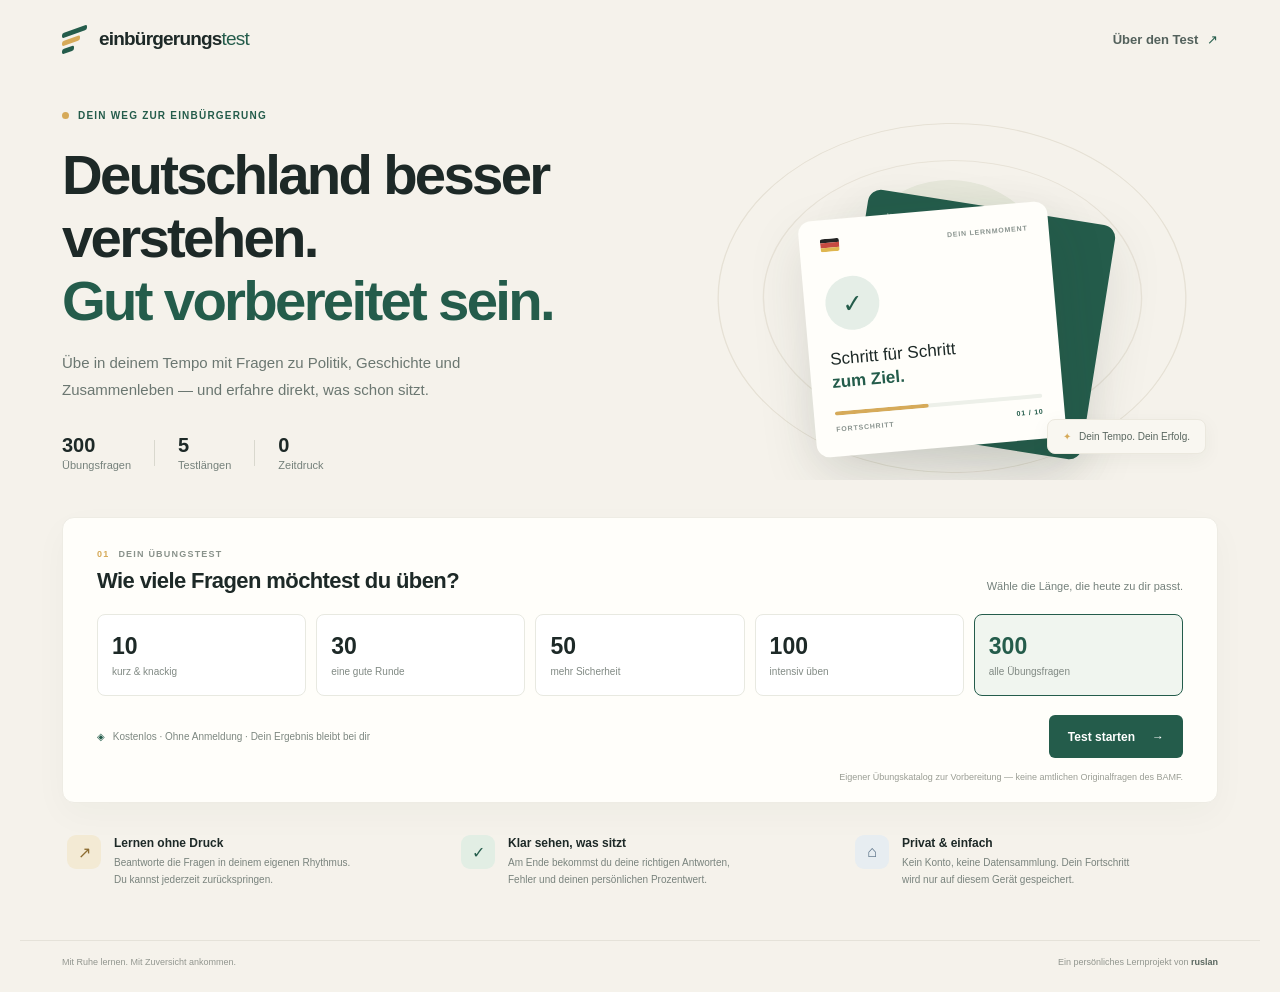
==== index.html @ 7e61b352 "Build German citizenship test practice website" ====
<!doctype html>
<html lang="de">
  <head>
    <meta charset="utf-8">
    <meta name="viewport" content="width=device-width, initial-scale=1">
    <meta name="theme-color" content="#f5f2eb">
    <meta name="description" content="Übe für den Einbürgerungstest: Wähle 10 bis 300 Fragen und sieh sofort, wie du abgeschnitten hast.">
    <title>Einbürgerungstest — Sicher vorbereitet</title>
    <link rel="stylesheet" href="styles.css">
    <script src="questions.js" defer></script>
    <script src="app.js" defer></script>
  </head>
  <body>
    <header class="topbar">
      <a class="brand" href="#" aria-label="Einbürgerungstest Startseite">
        <span class="brand-mark" aria-hidden="true"><span></span><span></span><span></span></span>
        <span>einbürgerungs<span class="brand-light">test</span></span>
      </a>
      <a class="top-link" href="https://www.bamf.de/DE/Themen/Integration/ZugewanderteTeilnehmende/Einbuergerung/einbuergerung-node.html" target="_blank" rel="noreferrer">Über den Test <span aria-hidden="true">↗</span></a>
    </header>

    <main>
      <section id="home-screen" class="home-screen">
        <div class="hero">
          <div class="hero-copy">
            <div class="eyebrow"><span class="eyebrow-dot"></span> DEIN WEG ZUR EINBÜRGERUNG</div>
            <h1>Deutschland besser verstehen.<br><span>Gut vorbereitet sein.</span></h1>
            <p class="hero-lede">Übe in deinem Tempo mit Fragen zu Politik, Geschichte und Zusammenleben — und erfahre direkt, was schon sitzt.</p>
            <div class="hero-facts">
              <div><strong>300</strong><span>Übungsfragen</span></div><i aria-hidden="true"></i>
              <div><strong>5</strong><span>Testlängen</span></div><i aria-hidden="true"></i>
              <div><strong>0</strong><span>Zeitdruck</span></div>
            </div>
          </div>
          <div class="hero-art" aria-hidden="true">
            <div class="art-orbit orbit-one"></div><div class="art-orbit orbit-two"></div><div class="art-sun"></div>
            <div class="art-card art-card-back"><span>WISSEN</span><b>+</b></div>
            <div class="art-card art-card-front">
              <div class="art-card-top"><span class="mini-flag"><i></i><i></i><i></i></span><span>DEIN LERNMOMENT</span></div>
              <div class="art-check">✓</div><p>Schritt für Schritt<br><b>zum Ziel.</b></p>
              <div class="art-progress"><span></span></div>
              <div class="art-card-bottom"><span>FORTSCHRITT</span><b>01 / 10</b></div>
            </div>
            <div class="art-note"><span>✦</span> Dein Tempo. Dein Erfolg.</div>
          </div>
        </div>

        <section class="setup-card" aria-labelledby="setup-title">
          <div class="setup-heading">
            <div><div class="step-label"><span>01</span> DEIN ÜBUNGSTEST</div><h2 id="setup-title">Wie viele Fragen möchtest du üben?</h2></div>
            <p>Wähle die Länge, die heute zu dir passt.</p>
          </div>
          <div class="count-options" role="group" aria-label="Anzahl der Fragen">
            <button class="count-option" type="button" data-count="10"><strong>10</strong><span>kurz &amp; knackig</span></button>
            <button class="count-option" type="button" data-count="30"><strong>30</strong><span>eine gute Runde</span></button>
            <button class="count-option" type="button" data-count="50"><strong>50</strong><span>mehr Sicherheit</span></button>
            <button class="count-option" type="button" data-count="100"><strong>100</strong><span>intensiv üben</span></button>
            <button class="count-option selected" type="button" data-count="300"><strong>300</strong><span>alle Übungsfragen</span></button>
          </div>
          <div class="setup-footer">
            <span class="privacy-note"><span aria-hidden="true">◈</span> Kostenlos · Ohne Anmeldung · Dein Ergebnis bleibt bei dir</span>
            <button id="start-button" class="button button-primary" type="button">Test starten <span aria-hidden="true">→</span></button>
          </div>
          <p class="catalogue-note">Eigener Übungskatalog zur Vorbereitung — keine amtlichen Originalfragen des BAMF.</p>
        </section>

        <section class="info-row" aria-label="So funktioniert es">
          <article class="info-item"><div class="info-icon icon-learn" aria-hidden="true">↗</div><div><h3>Lernen ohne Druck</h3><p>Beantworte die Fragen in deinem eigenen Rhythmus. Du kannst jederzeit zurückspringen.</p></div></article>
          <article class="info-item"><div class="info-icon icon-check" aria-hidden="true">✓</div><div><h3>Klar sehen, was sitzt</h3><p>Am Ende bekommst du deine richtigen Antworten, Fehler und deinen persönlichen Prozentwert.</p></div></article>
          <article class="info-item"><div class="info-icon icon-safe" aria-hidden="true">⌂</div><div><h3>Privat &amp; einfach</h3><p>Kein Konto, keine Datensammlung. Dein Fortschritt wird nur auf diesem Gerät gespeichert.</p></div></article>
        </section>
      </section>

      <section id="quiz-screen" class="quiz-screen" hidden aria-labelledby="question-text">
        <div class="quiz-top">
          <button id="exit-button" class="text-button" type="button"><span aria-hidden="true">←</span> Test beenden</button>
          <div class="quiz-caption"><span class="mini-flag"><i></i><i></i><i></i></span> ÜBUNGSTEST</div>
          <div id="quiz-count" class="quiz-count">FRAGE <strong>01</strong> / 10</div>
        </div>
        <div class="progress-track" role="progressbar" aria-label="Testfortschritt" aria-valuemin="0" aria-valuemax="100" aria-valuenow="0"><span id="progress-fill"></span></div>
        <div class="quiz-layout">
          <aside class="quiz-aside"><span class="step-label"><span>02</span> DEIN TEST</span><h2>Frage für Frage.<br><em>Du schaffst das.</em></h2><p>Lies die Frage in Ruhe und wähle die Antwort, die du für richtig hältst.</p><div class="aside-tip"><span aria-hidden="true">✦</span><p><b>Gut zu wissen</b><br>Du kannst deine Auswahl ändern, solange der Test läuft.</p></div></aside>
          <section class="question-card" aria-live="polite">
            <div class="question-meta"><span id="question-category">POLITIK &amp; DEMOKRATIE</span><span id="answered-count">0 beantwortet</span></div>
            <h1 id="question-text" tabindex="-1"></h1>
            <div id="answer-list" class="answer-list" role="group" aria-label="Antwortmöglichkeiten"></div>
            <div class="question-footer"><button id="previous-button" class="button button-secondary" type="button"><span aria-hidden="true">←</span> Zurück</button><button id="next-button" class="button button-primary" type="button">Nächste Frage <span aria-hidden="true">→</span></button></div>
          </section>
        </div>
        <nav id="question-dots" class="question-dots" aria-label="Fragenübersicht"></nav>
      </section>

      <section id="result-screen" class="result-screen" hidden aria-labelledby="result-title">
        <div class="result-heading"><div class="step-label"><span>03</span> DEIN ERGEBNIS</div><h1 id="result-title">Du hast es geschafft.</h1><p>Jede Frage war ein Schritt nach vorn. Schau dir an, wie du abgeschnitten hast.</p></div>
        <div class="result-card">
          <div class="score-panel"><div class="score-ring"><div><strong id="score-percent">0%</strong><span>RICHTIG</span></div></div><p id="result-message">Weiter üben lohnt sich — du bist auf dem Weg.</p></div>
          <div class="result-stats">
            <div class="stat-row"><span><i class="stat-dot correct-dot"></i>Richtig beantwortet</span><strong id="correct-total">0</strong></div>
            <div class="stat-row"><span><i class="stat-dot wrong-dot"></i>Falsch beantwortet</span><strong id="wrong-total">0</strong></div>
            <div class="stat-row"><span><i class="stat-dot open-dot"></i>Nicht beantwortet</span><strong id="skipped-total">0</strong></div>
            <div class="result-divider"></div><div class="stat-row total-row"><span>Fragen insgesamt</span><strong id="total-count">0</strong></div>
            <div class="result-actions"><button id="review-button" class="button button-secondary" type="button">Antworten ansehen</button><button id="retry-button" class="button button-primary" type="button">Neuen Test starten <span aria-hidden="true">→</span></button></div>
          </div>
        </div>
        <div id="review-panel" class="review-panel" hidden><div class="review-heading"><div class="step-label"><span>↳</span> DEINE ANTWORTEN</div><h2>Das hast du geantwortet</h2></div><div id="review-list" class="review-list"></div></div>
        <p class="catalogue-note result-note">Übungsergebnis — kein amtliches Prüfungsergebnis.</p>
      </section>
    </main>
    <footer class="footer"><span>Mit Ruhe lernen. Mit Zuversicht ankommen.</span><span>Ein persönliches Lernprojekt von <b>ruslan</b></span></footer>
    <noscript><p class="noscript">Bitte aktiviere JavaScript, um den Übungstest zu verwenden.</p></noscript>
  </body>
</html>
---- styles.css ----
:root {
  color-scheme: light;
  --ink: #1d2927;
  --muted: #74807b;
  --paper: #f5f2eb;
  --white: #fffefa;
  --green: #245c4b;
  --green-dark: #19493c;
  --mint: #e5eee7;
  --gold: #d6aa59;
  --line: #e8e5dd;
  --red: #b94d48;
  font-family: "DM Sans", sans-serif;
  font-synthesis: none;
  text-rendering: optimizeLegibility;
}

* { box-sizing: border-box; }
body { margin: 0; min-width: 320px; background: var(--paper); color: var(--ink); }
button, a { font: inherit; }
button { cursor: pointer; }
a { color: inherit; }
[hidden] { display: none !important; }

.topbar { height: 78px; display: flex; align-items: center; justify-content: space-between; max-width: 1240px; margin: auto; padding: 0 42px; }
.brand { display: inline-flex; gap: 12px; align-items: center; color: var(--ink); text-decoration: none; font-family: Manrope, sans-serif; font-size: 19px; font-weight: 800; letter-spacing: -.8px; }
.brand-light { font-weight: 500; color: var(--green); }
.brand-mark { width: 25px; height: 25px; display: grid; gap: 3px; align-content: center; transform: skewY(-20deg); }
.brand-mark span { display: block; height: 5px; border-radius: 2px; background: var(--green); }
.brand-mark span:nth-child(2) { width: 18px; background: var(--gold); }
.brand-mark span:nth-child(3) { width: 12px; }
.top-link { text-decoration: none; font-size: 13px; font-weight: 600; color: #53615c; }
.top-link span { margin-left: 5px; color: var(--green); }

main { max-width: 1240px; margin: auto; padding: 0 42px; }
.hero { min-height: 430px; display: grid; grid-template-columns: 1.08fr .92fr; align-items: center; position: relative; }
.hero-copy { padding: 32px 0 46px; position: relative; z-index: 1; }
.eyebrow, .step-label { display: flex; align-items: center; gap: 9px; color: var(--green); font-size: 10px; font-weight: 700; letter-spacing: 1.2px; }
.eyebrow-dot { width: 7px; height: 7px; background: var(--gold); border-radius: 50%; }
.hero h1 { margin: 22px 0 17px; font: 800 clamp(38px, 4.4vw, 58px)/1.12 Manrope, sans-serif; letter-spacing: -2.7px; }
.hero h1 span { color: var(--green); }
.hero-lede { max-width: 480px; color: #6b7771; font-size: 15px; line-height: 1.8; }
.hero-facts { display: flex; align-items: center; gap: 23px; margin-top: 31px; }
.hero-facts div { display: grid; gap: 2px; }
.hero-facts strong { font: 800 20px Manrope, sans-serif; color: var(--ink); }
.hero-facts span { color: #75817b; font-size: 11px; }
.hero-facts i { height: 26px; width: 1px; background: #d9d8ce; }
.hero-art { min-height: 365px; position: relative; display: grid; place-items: center; overflow: hidden; }
.art-orbit { position: absolute; width: 350px; height: 350px; border: 1px solid #e6e1d5; border-radius: 50%; }
.orbit-one { transform: scaleX(1.34) rotate(-23deg); }
.orbit-two { width: 275px; height: 275px; border-color: #e8e3d8; transform: scaleX(1.38) rotate(34deg); }
.art-sun { position: absolute; width: 210px; height: 210px; border-radius: 50%; background: #e8e9dc; top: 65px; left: 50%; transform: translateX(-51%); }
.art-card { position: absolute; width: 250px; height: 237px; border-radius: 13px; box-shadow: 0 21px 55px #253a3220; }
.art-card-back { background: var(--green); color: #d6e5d6; top: 91px; left: calc(50% - 102px); transform: rotate(9deg); padding: 21px; font-size: 8px; letter-spacing: 1px; }
.art-card-back b { position: absolute; right: 20px; bottom: 10px; color: #b8cdbb; font-size: 32px; font-weight: 400; }
.art-card-front { top: 96px; left: calc(50% - 145px); z-index: 1; padding: 19px 21px; background: var(--white); transform: rotate(-5deg); }
.art-card-top, .art-card-bottom { display: flex; align-items: center; justify-content: space-between; font-size: 7px; color: #89938e; font-weight: 700; letter-spacing: .8px; }
.mini-flag { width: 19px; height: 13px; display: inline-flex; flex-direction: column; border-radius: 2px; overflow: hidden; flex: 0 0 auto; }
.mini-flag i { display: block; flex: 1; background: #242424; }
.mini-flag i:nth-child(2) { background: #c64b42; }
.mini-flag i:nth-child(3) { background: #dfb64f; }
.art-check { width: 54px; height: 54px; border-radius: 50%; display: grid; place-items: center; margin: 26px 0 15px; background: var(--mint); color: var(--green); font-size: 25px; font-weight: 700; }
.art-card-front p { font: 500 17px/1.35 Manrope, sans-serif; }
.art-card-front p b { color: var(--green); font-weight: 800; }
.art-progress { height: 4px; background: #edf0e9; border-radius: 4px; overflow: hidden; margin: 12px 0 10px; }
.art-progress span { height: 100%; width: 45%; display: block; background: var(--gold); border-radius: 4px; }
.art-card-bottom b { color: var(--green); }
.art-note { position: absolute; z-index: 2; bottom: 26px; right: 12px; padding: 11px 15px; border: 1px solid #ebe8de; border-radius: 8px; color: #59665f; background: #f9f7f1; font-size: 10px; box-shadow: 0 5px 20px #26392b0d; }
.art-note span { color: var(--gold); margin-right: 5px; }

.setup-card { background: var(--white); padding: 31px 34px 20px; border: 1px solid #eeece4; border-radius: 12px; box-shadow: 0 12px 35px #26392b08; }
.setup-heading { display: flex; align-items: end; justify-content: space-between; gap: 20px; margin-bottom: 20px; }
.step-label { color: #89928b; font-size: 9px; }
.step-label span { color: var(--gold); font-weight: 800; }
.setup-heading h2 { margin: 9px 0 0; font: 700 22px Manrope, sans-serif; letter-spacing: -.6px; }
.setup-heading p { max-width: 240px; margin: 0 0 2px; color: var(--muted); font-size: 11px; }
.count-options { display: grid; grid-template-columns: repeat(5, 1fr); gap: 10px; }
.count-option { min-height: 82px; display: flex; flex-direction: column; align-items: flex-start; justify-content: center; gap: 6px; border: 1px solid #e8e9e1; border-radius: 8px; padding: 12px 14px; color: var(--ink); text-align: left; background: #fff; transition: background .16s, border-color .16s, transform .16s; }
.count-option:hover { transform: translateY(-2px); border-color: #b7c9bd; }
.count-option strong { font: 800 23px Manrope, sans-serif; }
.count-option span { font-size: 10px; color: #818a84; }
.count-option.selected { background: #f0f5ef; border: 1.5px solid var(--green); }
.count-option.selected strong { color: var(--green); }
.setup-footer { margin-top: 19px; display: flex; justify-content: space-between; align-items: center; gap: 16px; }
.privacy-note { color: #7d8780; font-size: 10px; }
.privacy-note span { color: var(--green); margin-right: 5px; }
.button { border: 0; border-radius: 6px; display: inline-flex; justify-content: center; align-items: center; gap: 17px; min-height: 43px; padding: 0 19px; font-size: 12px; font-weight: 700; transition: transform .16s, background .16s; }
.button:hover { transform: translateY(-1px); }
.button:focus-visible, .count-option:focus-visible, .answer-option:focus-visible, .text-button:focus-visible { outline: 3px solid #d6aa59; outline-offset: 3px; }
.button-primary { background: var(--green); color: white; }
.button-primary:hover { background: var(--green-dark); }
.button-secondary { border: 1px solid #e3e5dc; background: #fffefa; color: #43504b; }
.button-secondary:hover { background: #f6f7f2; }
.catalogue-note { margin: 14px 0 0; text-align: right; color: #9a9d94; font-size: 9px; }
.info-row { display: grid; grid-template-columns: repeat(3, 1fr); gap: 36px; padding: 32px 5px 52px; }
.info-item { display: flex; align-items: flex-start; gap: 13px; }
.info-icon { width: 34px; height: 34px; display: grid; place-items: center; border-radius: 9px; font-weight: 700; flex: 0 0 auto; }
.icon-learn { color: #8c6c31; background: #f3ead4; }
.icon-check { color: var(--green); background: #e2eee4; }
.icon-safe { color: #526a80; background: #e7edf1; }
.info-item h3 { margin: 1px 0 5px; font: 700 12px Manrope, sans-serif; }
.info-item p { max-width: 240px; margin: 0; color: #79837d; font-size: 10px; line-height: 1.65; }
.footer { max-width: 1240px; margin: auto; padding: 16px 42px 25px; border-top: 1px solid #e5e2d9; display: flex; justify-content: space-between; gap: 15px; color: #92968f; font-size: 9px; }
.footer b { color: #59665f; font-weight: 700; }
.noscript { padding: 16px 40px; text-align: center; }

.quiz-screen, .result-screen { min-height: calc(100vh - 120px); padding-top: 14px; }
.quiz-top { display: grid; grid-template-columns: 1fr 1fr 1fr; align-items: center; min-height: 55px; }
.text-button { border: 0; background: transparent; padding: 7px 0; color: #758079; font-size: 11px; text-align: left; }
.text-button span { margin-right: 8px; color: var(--green); font-size: 16px; vertical-align: -1px; }
.quiz-caption { display: flex; justify-content: center; align-items: center; gap: 8px; color: var(--green); font-size: 9px; font-weight: 700; letter-spacing: 1px; }
.quiz-count { justify-self: end; color: #8b948e; font-size: 9px; letter-spacing: .8px; }
.quiz-count strong { color: var(--ink); }
.progress-track { height: 3px; background: #e5e5dc; border-radius: 4px; overflow: hidden; }
.progress-track span { display: block; width: 0; height: 100%; background: var(--green); transition: width .2s ease; }
.quiz-layout { min-height: 470px; display: grid; grid-template-columns: .7fr 1.3fr; align-items: center; gap: 70px; padding: 45px 7% 25px; }
.quiz-aside h2 { margin: 16px 0 12px; font: 800 clamp(27px, 3vw, 38px)/1.2 Manrope, sans-serif; letter-spacing: -1.4px; }
.quiz-aside h2 em { color: var(--green); font-style: normal; }
.quiz-aside > p { max-width: 250px; color: #758079; font-size: 12px; line-height: 1.75; }
.aside-tip { display: flex; align-items: flex-start; gap: 9px; margin-top: 36px; color: #bf9345; }
.aside-tip p { margin: 0; color: #828b84; font-size: 10px; line-height: 1.6; }
.aside-tip b { color: #555f59; }
.question-card { padding: 30px 32px; border: 1px solid #eceae1; border-radius: 11px; background: var(--white); box-shadow: 0 14px 35px #26392b09; }
.question-meta { display: flex; align-items: center; justify-content: space-between; gap: 10px; color: #8d968f; font-size: 9px; letter-spacing: .8px; }
.question-meta span:first-child { color: var(--green); font-weight: 700; }
.question-meta span:last-child { letter-spacing: 0; }
.question-card h1 { margin: 23px 0 20px; font: 700 20px/1.45 Manrope, sans-serif; letter-spacing: -.5px; }
.answer-list { display: grid; gap: 9px; }
.answer-option { width: 100%; min-height: 48px; display: grid; grid-template-columns: 27px 1fr; gap: 11px; align-items: center; border: 1px solid #e9e9e1; border-radius: 7px; padding: 8px 13px; text-align: left; color: #48534d; background: #fff; font-size: 12px; line-height: 1.45; transition: border-color .15s, background .15s; }
.answer-option:hover { border-color: #b7c9bd; background: #fcfdf9; }
.answer-letter { width: 25px; height: 25px; display: grid; place-items: center; border-radius: 5px; background: #f1f1eb; color: #738078; font-size: 10px; font-weight: 700; }
.answer-option.selected { border-color: var(--green); background: #f1f6f0; color: var(--green-dark); }
.answer-option.selected .answer-letter { background: var(--green); color: #fff; }
.question-footer { display: flex; justify-content: space-between; gap: 12px; margin-top: 21px; }
.question-footer .button { min-height: 39px; }
.question-dots { display: flex; justify-content: center; gap: 4px; margin: 4px 0 20px; }
.question-dot { width: 7px; height: 7px; padding: 0; border: 0; border-radius: 50%; background: #d9ddd5; }
.question-dot.answered { background: #77a18c; }
.question-dot.current { background: var(--gold); transform: scale(1.35); }

.result-screen { padding-top: 55px; }
.result-heading { text-align: center; }
.result-heading .step-label { justify-content: center; }
.result-heading h1 { margin: 13px 0 8px; font: 800 clamp(31px, 4vw, 45px) Manrope, sans-serif; letter-spacing: -1.8px; }
.result-heading > p { margin-bottom: 28px; color: #78827b; font-size: 12px; }
.result-card { max-width: 770px; margin: 0 auto; display: grid; grid-template-columns: .85fr 1.15fr; border: 1px solid #eceae1; border-radius: 12px; background: var(--white); box-shadow: 0 12px 35px #26392b09; overflow: hidden; }
.score-panel { min-height: 280px; display: flex; flex-direction: column; align-items: center; justify-content: center; padding: 25px; background: #f0f4ed; text-align: center; }
.score-ring { width: 156px; height: 156px; display: grid; place-items: center; border-radius: 50%; background: conic-gradient(var(--green) 0%, #d8e2d7 0); position: relative; }
.score-ring::before { content: ""; position: absolute; width: 132px; height: 132px; border-radius: 50%; background: #f0f4ed; }
.score-ring > div { position: relative; display: grid; gap: 3px; }
.score-ring strong { font: 800 36px Manrope, sans-serif; color: var(--green); letter-spacing: -1px; }
.score-ring span { color: #879189; font-size: 8px; letter-spacing: 1.2px; }
.score-panel p { max-width: 220px; margin: 15px 0 0; color: #67736b; font-size: 11px; line-height: 1.6; }
.result-stats { padding: 30px 32px; }
.stat-row { display: flex; justify-content: space-between; align-items: center; min-height: 37px; color: #6c7770; font-size: 11px; }
.stat-row > span { display: inline-flex; align-items: center; gap: 9px; }
.stat-row strong { color: var(--ink); font: 700 15px Manrope, sans-serif; }
.stat-dot { width: 7px; height: 7px; border-radius: 50%; background: #6d9a7e; }
.wrong-dot { background: #c67e70; }
.open-dot { background: #c5b07f; }
.result-divider { height: 1px; margin: 8px 0; background: #eeece4; }
.total-row { color: #404b45; font-weight: 700; }
.result-actions { display: flex; gap: 9px; margin-top: 19px; }
.result-actions .button { flex: 1; min-height: 40px; padding: 0 11px; font-size: 10px; }
.review-panel { max-width: 770px; margin: 35px auto 0; }
.review-heading h2 { margin: 10px 0 17px; font: 700 21px Manrope, sans-serif; }
.review-list { display: grid; gap: 9px; }
.review-item { border: 1px solid #e9e7df; border-radius: 8px; padding: 15px 17px; background: var(--white); }
.review-item h3 { margin: 0 0 9px; font: 600 12px/1.5 Manrope, sans-serif; }
.review-item p { margin: 4px 0 0; color: #737e77; font-size: 10px; line-height: 1.5; }
.review-item .review-correct { color: var(--green); }
.review-item .review-wrong { color: var(--red); }
.review-number { margin-right: 7px; color: #a7aaa0; font-size: 9px; }
.result-note { margin: 18px 0 35px; text-align: center; }

@media (max-width: 820px) {
  .topbar { height: 67px; padding: 0 25px; }
  main { padding: 0 25px; }
  .hero { min-height: 370px; grid-template-columns: 1.05fr .95fr; }
  .hero h1 { font-size: clamp(35px, 5vw, 48px); letter-spacing: -2px; }
  .hero-art { transform: scale(.85); transform-origin: center; }
  .setup-card { padding: 25px 24px 18px; }
  .count-options { gap: 7px; }
  .count-option { padding: 10px 9px; min-height: 76px; }
  .info-row { gap: 17px; }
  .quiz-layout { gap: 35px; padding: 40px 2% 25px; }
  .question-card { padding: 25px 24px; }
  .footer { padding-left: 25px; padding-right: 25px; }
}

@media (max-width: 620px) {
  .topbar { height: 62px; padding: 0 18px; }
  .brand { font-size: 17px; }
  .top-link { font-size: 11px; }
  main { padding: 0 18px; }
  .hero { min-height: 0; grid-template-columns: 1fr; padding-top: 25px; }
  .hero-copy { padding: 10px 0 5px; }
  .hero h1 { margin-top: 16px; font-size: clamp(36px, 10vw, 50px); }
  .hero-lede { font-size: 13px; }
  .hero-facts { margin-top: 22px; }
  .hero-art { min-height: 270px; margin-top: 0; transform: scale(.78); transform-origin: top center; margin-bottom: -48px; }
  .setup-card { padding: 23px 17px 17px; }
  .setup-heading { display: block; }
  .setup-heading h2 { font-size: 19px; }
  .setup-heading p { margin-top: 7px; }
  .count-options { grid-template-columns: repeat(3, 1fr); }
  .count-option { min-height: 69px; }
  .count-option strong { font-size: 20px; }
  .setup-footer { align-items: stretch; flex-direction: column; }
  .privacy-note { line-height: 1.5; }
  .setup-footer .button { width: 100%; }
  .catalogue-note { font-size: 8px; line-height: 1.4; }
  .info-row { grid-template-columns: 1fr; gap: 17px; padding: 26px 3px 34px; }
  .info-item p { max-width: 360px; }
  .footer { padding: 14px 18px 22px; font-size: 8px; }
  .quiz-screen, .result-screen { min-height: calc(100vh - 85px); }
  .quiz-top { grid-template-columns: 1fr auto; min-height: 47px; }
  .quiz-caption { display: none; }
  .quiz-count { grid-column: 2; grid-row: 1; }
  .quiz-layout { display: block; min-height: 0; padding: 28px 0 16px; }
  .quiz-aside { margin: 0 2px 20px; }
  .quiz-aside h2 { margin: 9px 0 7px; font-size: 25px; }
  .quiz-aside > p, .aside-tip { display: none; }
  .question-card { padding: 20px 16px; }
  .question-card h1 { font-size: 17px; margin: 19px 0 16px; }
  .answer-option { min-height: 48px; font-size: 11px; }
  .question-footer .button { padding: 0 12px; gap: 8px; font-size: 10px; }
  .question-dots { flex-wrap: wrap; margin-top: 8px; gap: 5px; }
  .question-dot { width: 6px; height: 6px; }
  .result-screen { padding-top: 35px; }
  .result-heading h1 { font-size: 33px; }
  .result-heading > p { line-height: 1.6; }
  .result-card { grid-template-columns: 1fr; }
  .score-panel { min-height: 225px; }
  .score-ring { width: 135px; height: 135px; }
  .score-ring::before { width: 113px; height: 113px; }
  .result-stats { padding: 20px 21px 23px; }
  .result-actions { flex-direction: column; }
  .result-actions .button { min-height: 43px; }
}
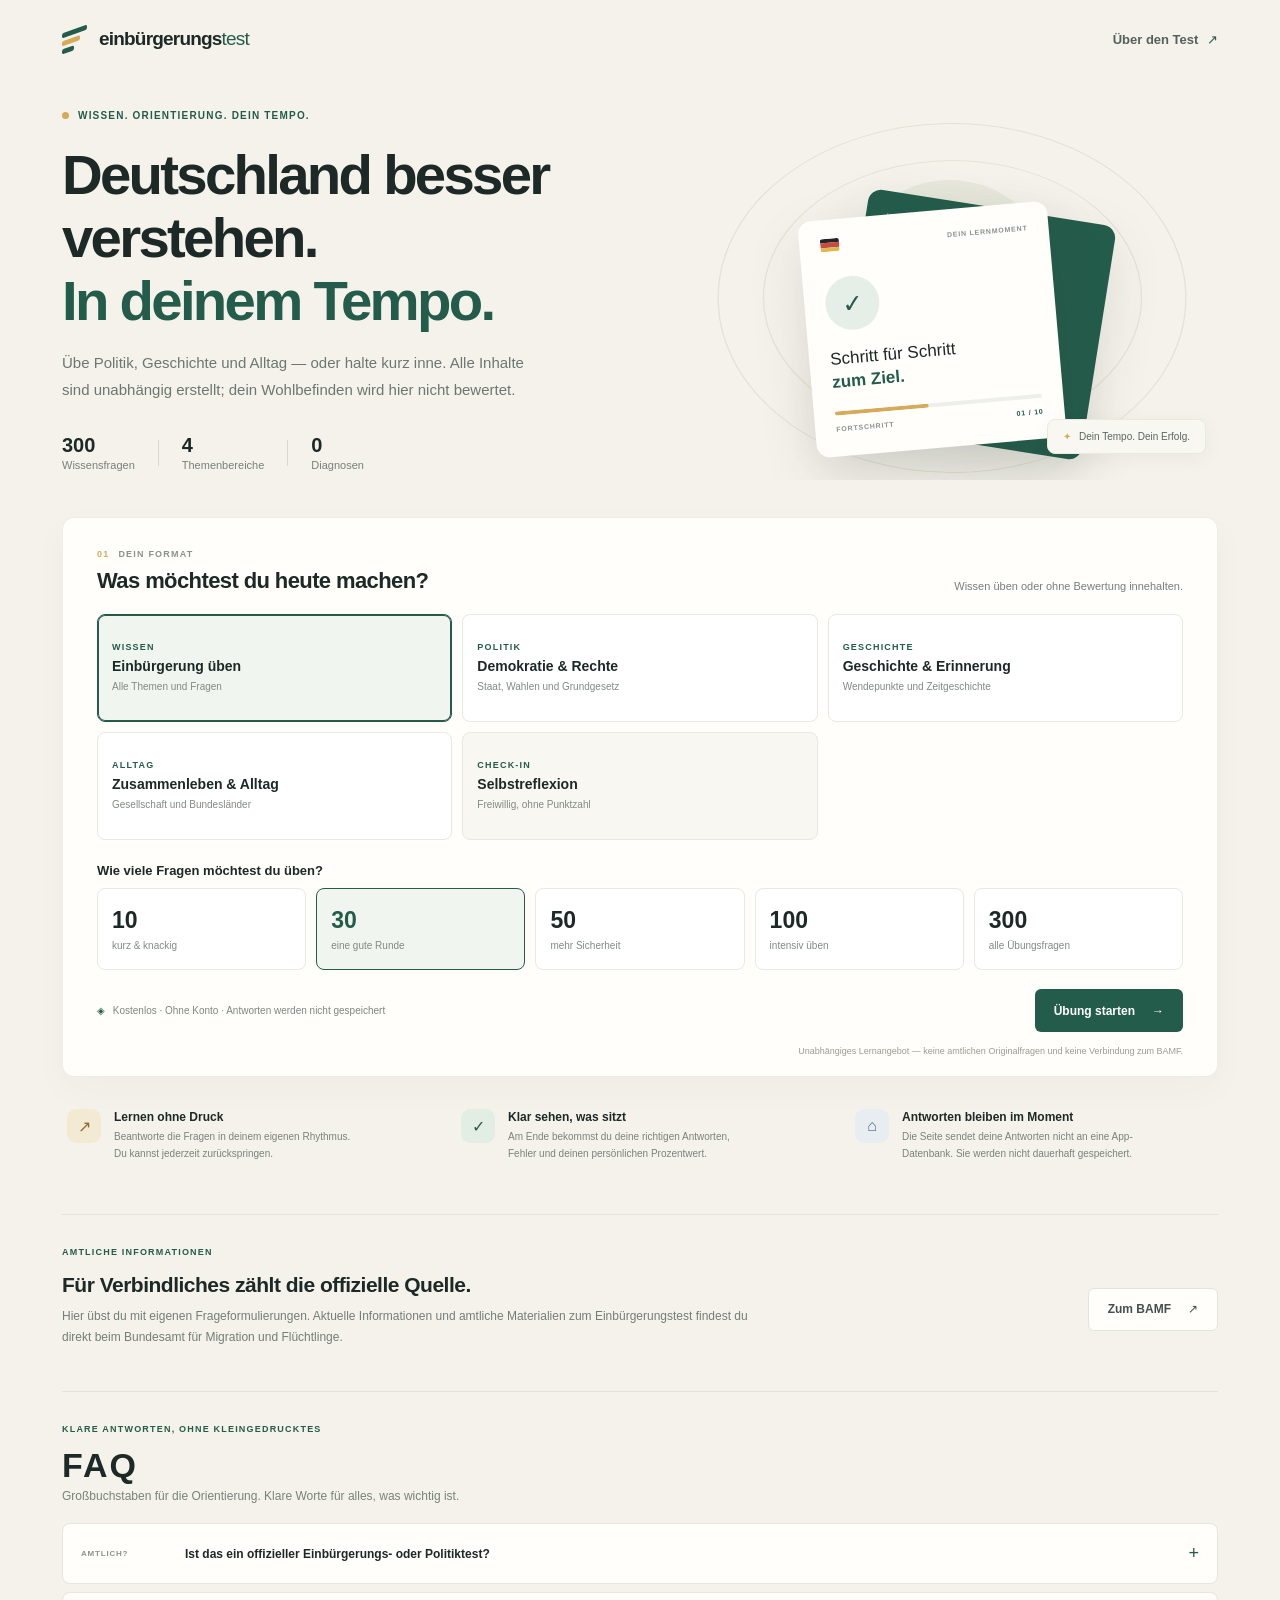
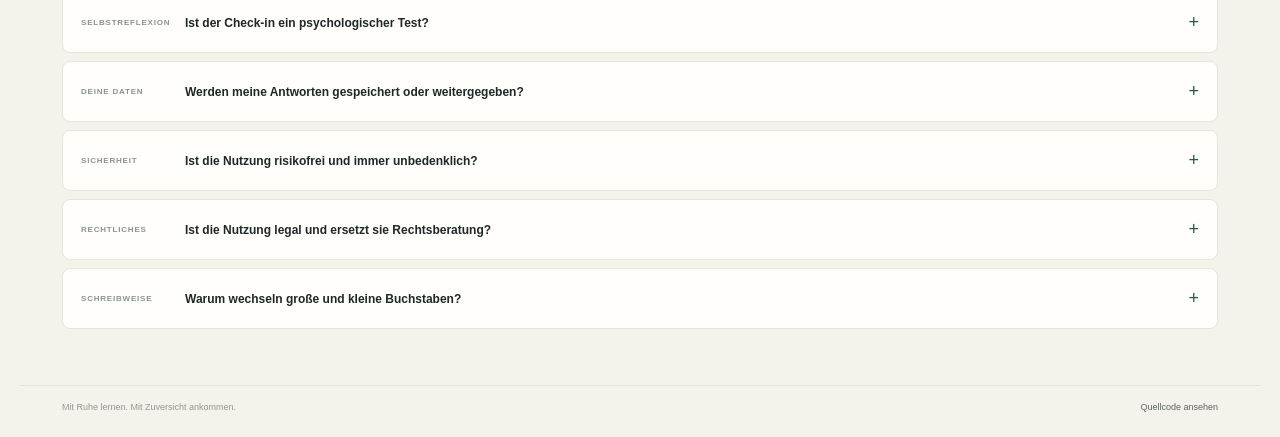
==== commit 11c19c85: "Add themed practice and reflection modules" ====
--- a/index.html
+++ b/index.html
@@ -4,8 +4,8 @@
     <meta charset="utf-8">
     <meta name="viewport" content="width=device-width, initial-scale=1">
     <meta name="theme-color" content="#f5f2eb">
-    <meta name="description" content="Übe für den Einbürgerungstest: Wähle 10 bis 300 Fragen und sieh sofort, wie du abgeschnitten hast.">
-    <title>Einbürgerungstest — Sicher vorbereitet</title>
+    <meta name="description" content="Unabhängige Übungsfragen zu Demokratie, Geschichte und Alltag sowie ein freiwilliger, nicht-klinischer Selbstreflexions-Check.">
+    <title>Einbürgerungstest — Wissen und Selbstreflexion</title>
     <link rel="stylesheet" href="styles.css">
     <script src="questions.js" defer></script>
     <script src="app.js" defer></script>
@@ -16,20 +16,20 @@
         <span class="brand-mark" aria-hidden="true"><span></span><span></span><span></span></span>
         <span>einbürgerungs<span class="brand-light">test</span></span>
       </a>
-      <a class="top-link" href="https://www.bamf.de/DE/Themen/Integration/ZugewanderteTeilnehmende/Einbuergerung/einbuergerung-node.html" target="_blank" rel="noreferrer">Über den Test <span aria-hidden="true">↗</span></a>
+      <a class="top-link" href="https://www.bamf.de/DE/Themen/Integration/ZugewanderteTeilnehmende/Einbuergerung/einbuergerung-node.html" target="_blank" rel="noopener noreferrer">Über den Test <span aria-hidden="true">↗</span></a>
     </header>
 
     <main>
       <section id="home-screen" class="home-screen">
         <div class="hero">
           <div class="hero-copy">
-            <div class="eyebrow"><span class="eyebrow-dot"></span> DEIN WEG ZUR EINBÜRGERUNG</div>
-            <h1>Deutschland besser verstehen.<br><span>Gut vorbereitet sein.</span></h1>
-            <p class="hero-lede">Übe in deinem Tempo mit Fragen zu Politik, Geschichte und Zusammenleben — und erfahre direkt, was schon sitzt.</p>
+            <div class="eyebrow"><span class="eyebrow-dot"></span> WISSEN. ORIENTIERUNG. DEIN TEMPO.</div>
+            <h1>Deutschland besser verstehen.<br><span>In deinem Tempo.</span></h1>
+            <p class="hero-lede">Übe Politik, Geschichte und Alltag — oder halte kurz inne. Alle Inhalte sind unabhängig erstellt; dein Wohlbefinden wird hier nicht bewertet.</p>
             <div class="hero-facts">
-              <div><strong>300</strong><span>Übungsfragen</span></div><i aria-hidden="true"></i>
-              <div><strong>5</strong><span>Testlängen</span></div><i aria-hidden="true"></i>
-              <div><strong>0</strong><span>Zeitdruck</span></div>
+              <div><strong>300</strong><span>Wissensfragen</span></div><i aria-hidden="true"></i>
+              <div><strong>4</strong><span>Themenbereiche</span></div><i aria-hidden="true"></i>
+              <div><strong>0</strong><span>Diagnosen</span></div>
             </div>
           </div>
           <div class="hero-art" aria-hidden="true">
@@ -47,39 +47,99 @@
 
         <section class="setup-card" aria-labelledby="setup-title">
           <div class="setup-heading">
-            <div><div class="step-label"><span>01</span> DEIN ÜBUNGSTEST</div><h2 id="setup-title">Wie viele Fragen möchtest du üben?</h2></div>
-            <p>Wähle die Länge, die heute zu dir passt.</p>
+            <div><div class="step-label"><span>01</span> DEIN FORMAT</div><h2 id="setup-title">Was möchtest du heute machen?</h2></div>
+            <p>Wissen üben oder ohne Bewertung innehalten.</p>
           </div>
-          <div class="count-options" role="group" aria-label="Anzahl der Fragen">
-            <button class="count-option" type="button" data-count="10"><strong>10</strong><span>kurz &amp; knackig</span></button>
-            <button class="count-option" type="button" data-count="30"><strong>30</strong><span>eine gute Runde</span></button>
-            <button class="count-option" type="button" data-count="50"><strong>50</strong><span>mehr Sicherheit</span></button>
-            <button class="count-option" type="button" data-count="100"><strong>100</strong><span>intensiv üben</span></button>
-            <button class="count-option selected" type="button" data-count="300"><strong>300</strong><span>alle Übungsfragen</span></button>
+          <div class="mode-options" role="group" aria-label="Übungsformat">
+            <button class="mode-option selected" type="button" data-mode="all" aria-pressed="true">
+              <span class="mode-label">WISSEN</span><strong>Einbürgerung üben</strong><span>Alle Themen und Fragen</span>
+            </button>
+            <button class="mode-option" type="button" data-mode="politics" aria-pressed="false">
+              <span class="mode-label">POLITIK</span><strong>Demokratie &amp; Rechte</strong><span>Staat, Wahlen und Grundgesetz</span>
+            </button>
+            <button class="mode-option" type="button" data-mode="history" aria-pressed="false">
+              <span class="mode-label">GESCHICHTE</span><strong>Geschichte &amp; Erinnerung</strong><span>Wendepunkte und Zeitgeschichte</span>
+            </button>
+            <button class="mode-option" type="button" data-mode="community" aria-pressed="false">
+              <span class="mode-label">ALLTAG</span><strong>Zusammenleben &amp; Alltag</strong><span>Gesellschaft und Bundesländer</span>
+            </button>
+            <button class="mode-option reflection-option" type="button" data-mode="reflection" aria-pressed="false">
+              <span class="mode-label">CHECK-IN</span><strong>Selbstreflexion</strong><span>Freiwillig, ohne Punktzahl</span>
+            </button>
+          </div>
+          <div id="knowledge-setup">
+            <h3 class="count-title">Wie viele Fragen möchtest du üben?</h3>
+            <div class="count-options" role="group" aria-label="Anzahl der Fragen">
+              <button class="count-option" type="button" data-count="10"><strong>10</strong><span>kurz &amp; knackig</span></button>
+              <button class="count-option" type="button" data-count="30"><strong>30</strong><span>eine gute Runde</span></button>
+              <button class="count-option" type="button" data-count="50"><strong>50</strong><span>mehr Sicherheit</span></button>
+              <button class="count-option" type="button" data-count="100"><strong>100</strong><span>intensiv üben</span></button>
+              <button class="count-option" type="button" data-count="300"><strong>300</strong><span>alle Übungsfragen</span></button>
+            </div>
           </div>
           <div class="setup-footer">
-            <span class="privacy-note"><span aria-hidden="true">◈</span> Kostenlos · Ohne Anmeldung · Dein Ergebnis bleibt bei dir</span>
-            <button id="start-button" class="button button-primary" type="button">Test starten <span aria-hidden="true">→</span></button>
+            <span class="privacy-note"><span aria-hidden="true">◈</span> Kostenlos · Ohne Konto · Antworten werden nicht gespeichert</span>
+            <button id="start-button" class="button button-primary" type="button">Übung starten <span aria-hidden="true">→</span></button>
           </div>
-          <p class="catalogue-note">Eigener Übungskatalog zur Vorbereitung — keine amtlichen Originalfragen des BAMF.</p>
+          <p class="catalogue-note">Unabhängiges Lernangebot — keine amtlichen Originalfragen und keine Verbindung zum BAMF.</p>
         </section>
 
         <section class="info-row" aria-label="So funktioniert es">
           <article class="info-item"><div class="info-icon icon-learn" aria-hidden="true">↗</div><div><h3>Lernen ohne Druck</h3><p>Beantworte die Fragen in deinem eigenen Rhythmus. Du kannst jederzeit zurückspringen.</p></div></article>
           <article class="info-item"><div class="info-icon icon-check" aria-hidden="true">✓</div><div><h3>Klar sehen, was sitzt</h3><p>Am Ende bekommst du deine richtigen Antworten, Fehler und deinen persönlichen Prozentwert.</p></div></article>
-          <article class="info-item"><div class="info-icon icon-safe" aria-hidden="true">⌂</div><div><h3>Privat &amp; einfach</h3><p>Kein Konto, keine Datensammlung. Dein Fortschritt wird nur auf diesem Gerät gespeichert.</p></div></article>
+          <article class="info-item"><div class="info-icon icon-safe" aria-hidden="true">⌂</div><div><h3>Antworten bleiben im Moment</h3><p>Die Seite sendet deine Antworten nicht an eine App-Datenbank. Sie werden nicht dauerhaft gespeichert.</p></div></article>
+        </section>
+
+        <section class="official-section" aria-labelledby="official-title">
+          <div class="section-kicker">AMTLICHE INFORMATIONEN</div>
+          <div class="official-content">
+            <div><h2 id="official-title">Für Verbindliches zählt die offizielle Quelle.</h2><p>Hier übst du mit eigenen Frageformulierungen. Aktuelle Informationen und amtliche Materialien zum Einbürgerungstest findest du direkt beim Bundesamt für Migration und Flüchtlinge.</p></div>
+            <a class="button button-secondary" href="https://www.bamf.de/DE/Themen/Integration/ZugewanderteTeilnehmende/Einbuergerung/einbuergerung-node.html" target="_blank" rel="noopener noreferrer">Zum BAMF <span aria-hidden="true">↗</span></a>
+          </div>
+        </section>
+
+        <section class="faq-section" aria-labelledby="faq-title">
+          <div class="section-kicker">KLARE ANTWORTEN, OHNE KLEINGEDRUCKTES</div>
+          <h2 id="faq-title">FAQ</h2>
+          <p class="faq-intro">Großbuchstaben für die Orientierung. Klare Worte für alles, was wichtig ist.</p>
+          <div class="faq-list">
+            <details class="faq-item">
+              <summary><span class="faq-tag">AMTLICH?</span> Ist das ein offizieller Einbürgerungs- oder Politiktest?</summary>
+              <p>Nein. Die Fragen hier sind unabhängig formuliertes Übungsmaterial. Die Website ist weder vom BAMF erstellt noch bestätigt und ersetzt keine Prüfung. Deine Antworten werden von der Anwendung nicht an Behörden übermittelt; dieses Übungsergebnis ist kein amtlicher Nachweis und ändert kein laufendes Verfahren. Aktuelle amtliche Informationen und Materialien findest du beim BAMF.</p>
+            </details>
+            <details class="faq-item">
+              <summary><span class="faq-tag">SELBSTREFLEXION</span> Ist der Check-in ein psychologischer Test?</summary>
+              <p>Nein. Der freiwillige Check-in ist eine kurze Selbstreflexion ohne Punktzahl, Diagnose oder wissenschaftlichen Anspruch. Er kann weder psychische Erkrankungen erkennen noch eine Beratung oder Behandlung ersetzen.</p>
+            </details>
+            <details class="faq-item">
+              <summary><span class="faq-tag">DEINE DATEN</span> Werden meine Antworten gespeichert oder weitergegeben?</summary>
+              <p>Die Anwendung sendet deine Antworten nicht an ein Konto oder eine App-Datenbank und speichert sie nicht dauerhaft. Beim Schließen oder Neuladen der Seite gehen sie verloren. Der Hosting-Anbieter kann technische Zugriffsdaten nach seinen eigenen Bedingungen verarbeiten; siehe auch dessen Datenschutzhinweise.</p>
+            </details>
+            <details class="faq-item">
+              <summary><span class="faq-tag">SICHERHEIT</span> Ist die Nutzung risikofrei und immer unbedenklich?</summary>
+              <p>Die Wissensübungen sind als freiwillige Lernhilfe gedacht; eine Wirkung oder ein bestimmtes Prüfungsergebnis wird nicht versprochen. Der Check-in ist nicht für Krisen oder medizinische Entscheidungen gedacht. Wenn dich etwas belastet, wende dich bitte an eine qualifizierte Fachperson oder eine örtliche Beratungsstelle. Bei akuter Gefahr nutze den örtlichen Notruf. In Deutschland erreichst du die TelefonSeelsorge unter <a href="https://www.telefonseelsorge.de/" target="_blank" rel="noopener noreferrer">telefonseelsorge.de</a>.</p>
+            </details>
+            <details class="faq-item">
+              <summary><span class="faq-tag">RECHTLICHES</span> Ist die Nutzung legal und ersetzt sie Rechtsberatung?</summary>
+              <p>Die Seite ist als unabhängiges Bildungs- und Selbstreflexionsangebot für freiwillige Übungen gedacht. Sie erteilt keine Rechts-, Aufenthalts- oder Gesundheitsberatung; ihre Inhalte sind keine amtliche Entscheidung und geben keine pauschale Garantie für jeden Rechtsraum oder Einzelfall. Für verbindliche Auskünfte wende dich an zuständige Behörden oder qualifizierte Beratungsstellen.</p>
+            </details>
+            <details class="faq-item">
+              <summary><span class="faq-tag">SCHREIBWEISE</span> Warum wechseln große und kleine Buchstaben?</summary>
+              <p>Großbuchstaben markieren kurze Rubriken und helfen beim Überfliegen; Fließtext bleibt in normaler Schreibweise besser lesbar. Das ist ein Gestaltungsmittel und verändert weder Bedeutung noch Verbindlichkeit der Inhalte.</p>
+            </details>
+          </div>
         </section>
       </section>
 
       <section id="quiz-screen" class="quiz-screen" hidden aria-labelledby="question-text">
         <div class="quiz-top">
-          <button id="exit-button" class="text-button" type="button"><span aria-hidden="true">←</span> Test beenden</button>
-          <div class="quiz-caption"><span class="mini-flag"><i></i><i></i><i></i></span> ÜBUNGSTEST</div>
+          <button id="exit-button" class="text-button" type="button"><span aria-hidden="true">←</span> Beenden</button>
+          <div class="quiz-caption"><span class="mini-flag"><i></i><i></i><i></i></span> <span id="quiz-mode-label">ÜBUNG</span></div>
           <div id="quiz-count" class="quiz-count">FRAGE <strong>01</strong> / 10</div>
         </div>
         <div class="progress-track" role="progressbar" aria-label="Testfortschritt" aria-valuemin="0" aria-valuemax="100" aria-valuenow="0"><span id="progress-fill"></span></div>
         <div class="quiz-layout">
-          <aside class="quiz-aside"><span class="step-label"><span>02</span> DEIN TEST</span><h2>Frage für Frage.<br><em>Du schaffst das.</em></h2><p>Lies die Frage in Ruhe und wähle die Antwort, die du für richtig hältst.</p><div class="aside-tip"><span aria-hidden="true">✦</span><p><b>Gut zu wissen</b><br>Du kannst deine Auswahl ändern, solange der Test läuft.</p></div></aside>
+          <aside class="quiz-aside"><span class="step-label"><span>02</span> DEIN FORMAT</span><h2>Frage für Frage.<br><em>In deinem Tempo.</em></h2><p id="quiz-instructions">Lies die Frage in Ruhe und wähle die Antwort, die du für richtig hältst.</p><div class="aside-tip"><span aria-hidden="true">✦</span><p><b>Gut zu wissen</b><br>Du kannst deine Auswahl ändern, solange der Test läuft.</p></div></aside>
           <section class="question-card" aria-live="polite">
             <div class="question-meta"><span id="question-category">POLITIK &amp; DEMOKRATIE</span><span id="answered-count">0 beantwortet</span></div>
             <h1 id="question-text" tabindex="-1"></h1>
@@ -91,22 +151,29 @@
       </section>
 
       <section id="result-screen" class="result-screen" hidden aria-labelledby="result-title">
-        <div class="result-heading"><div class="step-label"><span>03</span> DEIN ERGEBNIS</div><h1 id="result-title">Du hast es geschafft.</h1><p>Jede Frage war ein Schritt nach vorn. Schau dir an, wie du abgeschnitten hast.</p></div>
+        <div class="result-heading"><div class="step-label"><span>03</span> <span id="result-step-label">DEIN ERGEBNIS</span></div><h1 id="result-title">Du hast es geschafft.</h1><p id="result-heading-copy">Jede Frage war ein Schritt nach vorn. Schau dir an, wie du abgeschnitten hast.</p></div>
         <div class="result-card">
-          <div class="score-panel"><div class="score-ring"><div><strong id="score-percent">0%</strong><span>RICHTIG</span></div></div><p id="result-message">Weiter üben lohnt sich — du bist auf dem Weg.</p></div>
-          <div class="result-stats">
+          <div id="score-panel" class="score-panel"><div class="score-ring"><div><strong id="score-percent">0%</strong><span>RICHTIG</span></div></div><p id="result-message">Weiter üben lohnt sich — du bist auf dem Weg.</p></div>
+          <div id="result-stats" class="result-stats">
             <div class="stat-row"><span><i class="stat-dot correct-dot"></i>Richtig beantwortet</span><strong id="correct-total">0</strong></div>
             <div class="stat-row"><span><i class="stat-dot wrong-dot"></i>Falsch beantwortet</span><strong id="wrong-total">0</strong></div>
             <div class="stat-row"><span><i class="stat-dot open-dot"></i>Nicht beantwortet</span><strong id="skipped-total">0</strong></div>
             <div class="result-divider"></div><div class="stat-row total-row"><span>Fragen insgesamt</span><strong id="total-count">0</strong></div>
             <div class="result-actions"><button id="review-button" class="button button-secondary" type="button">Antworten ansehen</button><button id="retry-button" class="button button-primary" type="button">Neuen Test starten <span aria-hidden="true">→</span></button></div>
           </div>
+          <div id="reflection-result" class="reflection-result" hidden>
+            <div class="reflection-mark" aria-hidden="true">○</div>
+            <h2>Danke, dass du dir einen Moment genommen hast.</h2>
+            <p>Deine Antworten sind kein Testergebnis und werden nicht bewertet. Nimm daraus nur mit, was sich für dich stimmig anfühlt.</p>
+            <p class="support-note">Wenn du Unterstützung brauchst, sprich mit einer qualifizierten Fachperson oder einer örtlichen Beratungsstelle. Bei akuter Gefahr wende dich an den örtlichen Notruf.</p>
+            <div class="result-actions"><button id="review-button-reflection" class="button button-secondary" type="button">Meine Antworten ansehen</button><button id="retry-button-reflection" class="button button-primary" type="button">Zur Startseite</button></div>
+          </div>
         </div>
         <div id="review-panel" class="review-panel" hidden><div class="review-heading"><div class="step-label"><span>↳</span> DEINE ANTWORTEN</div><h2>Das hast du geantwortet</h2></div><div id="review-list" class="review-list"></div></div>
-        <p class="catalogue-note result-note">Übungsergebnis — kein amtliches Prüfungsergebnis.</p>
+        <p id="result-note" class="catalogue-note result-note">Übungsergebnis — kein amtliches Prüfungsergebnis.</p>
       </section>
     </main>
-    <footer class="footer"><span>Mit Ruhe lernen. Mit Zuversicht ankommen.</span><span>Ein persönliches Lernprojekt von <b>ruslan</b></span></footer>
+    <footer class="footer"><span>Mit Ruhe lernen. Mit Zuversicht ankommen.</span><a href="https://github.com/ruslanfridenli/einbuergerungstest">Quellcode ansehen</a></footer>
     <noscript><p class="noscript">Bitte aktiviere JavaScript, um den Übungstest zu verwenden.</p></noscript>
   </body>
 </html>
--- a/styles.css
+++ b/styles.css
@@ -173,6 +173,48 @@
 .review-number { margin-right: 7px; color: #a7aaa0; font-size: 9px; }
 .result-note { margin: 18px 0 35px; text-align: center; }
 
+.mode-options { display: grid; grid-template-columns: repeat(3, 1fr); gap: 10px; margin: 0 0 23px; }
+.mode-option { min-height: 108px; display: flex; flex-direction: column; align-items: flex-start; justify-content: center; gap: 6px; border: 1px solid #e8e9e1; border-radius: 8px; padding: 14px; color: var(--ink); text-align: left; background: #fff; transition: background .16s, border-color .16s, transform .16s; }
+.mode-option:hover { transform: translateY(-2px); border-color: #b7c9bd; }
+.mode-option.selected { border-color: var(--green); background: #f0f5ef; box-shadow: inset 0 0 0 1px var(--green); }
+.mode-option strong { font: 700 14px Manrope, sans-serif; }
+.mode-option > span:last-child { color: #818a84; font-size: 10px; line-height: 1.4; }
+.mode-label, .section-kicker { color: var(--green); font-size: 9px; font-weight: 800; letter-spacing: 1.2px; }
+.reflection-option { background: #f9f7f1; }
+.count-title { margin: 0 0 10px; font: 700 13px Manrope, sans-serif; }
+.count-option.unavailable { opacity: .4; cursor: not-allowed; transform: none; }
+.button:disabled, .count-option:disabled { cursor: not-allowed; }
+.official-section, .faq-section { padding: 32px 0 44px; border-top: 1px solid #e5e2d9; }
+.official-content { display: flex; align-items: center; justify-content: space-between; gap: 30px; margin-top: 14px; }
+.official-content h2 { margin: 0 0 8px; font: 700 21px/1.3 Manrope, sans-serif; letter-spacing: -.5px; }
+.official-content p { max-width: 700px; margin: 0; color: #737e77; font-size: 12px; line-height: 1.7; }
+.official-content .button { flex: 0 0 auto; text-decoration: none; }
+.faq-section { padding-bottom: 56px; }
+.faq-section > h2 { margin: 12px 0 4px; font: 800 34px Manrope, sans-serif; letter-spacing: 2px; }
+.faq-intro { margin: 0 0 20px; color: #78827b; font-size: 12px; }
+.faq-list { display: grid; gap: 8px; }
+.faq-item { border: 1px solid #e8e5dd; border-radius: 8px; background: var(--white); }
+.faq-item summary { display: flex; align-items: center; gap: 12px; padding: 16px 18px; color: var(--ink); font-size: 12px; font-weight: 650; line-height: 1.5; cursor: pointer; list-style: none; }
+.faq-item summary::-webkit-details-marker { display: none; }
+.faq-item summary::after { content: "+"; margin-left: auto; color: var(--green); font-size: 18px; font-weight: 400; }
+.faq-item[open] summary::after { content: "−"; }
+.faq-tag { min-width: 92px; color: #8b948e; font-size: 8px; font-weight: 800; letter-spacing: .8px; }
+.faq-item > p { margin: -2px 18px 17px 122px; color: #68746d; font-size: 11px; line-height: 1.75; }
+.faq-item a { color: var(--green-dark); font-weight: 700; }
+.faq-item summary:focus-visible, .mode-option:focus-visible { outline: 3px solid #d6aa59; outline-offset: 3px; }
+.reflection-result { grid-column: 1 / -1; padding: 38px; text-align: center; background: #f0f4ed; }
+.reflection-mark { width: 58px; height: 58px; display: grid; place-items: center; margin: 0 auto 15px; border: 1px solid #b7c9bd; border-radius: 50%; color: var(--green); font-size: 37px; }
+.reflection-result h2 { max-width: 440px; margin: 0 auto 12px; font: 700 23px/1.3 Manrope, sans-serif; }
+.reflection-result > p { max-width: 500px; margin: 0 auto 12px; color: #68746d; font-size: 12px; line-height: 1.7; }
+.reflection-result .support-note { font-size: 10px; }
+.reflection-result .result-actions { justify-content: center; max-width: 420px; margin: 22px auto 0; }
+.footer a { color: #59665f; text-decoration: none; }
+.footer a:hover { text-decoration: underline; }
+
+@media (max-width: 820px) {
+  .mode-options { grid-template-columns: repeat(2, 1fr); }
+}
+
 @media (max-width: 820px) {
   .topbar { height: 67px; padding: 0 25px; }
   main { padding: 0 25px; }
@@ -180,6 +222,7 @@
   .hero h1 { font-size: clamp(35px, 5vw, 48px); letter-spacing: -2px; }
   .hero-art { transform: scale(.85); transform-origin: center; }
   .setup-card { padding: 25px 24px 18px; }
+  .mode-options { gap: 8px; }
   .count-options { gap: 7px; }
   .count-option { padding: 10px 9px; min-height: 76px; }
   .info-row { gap: 17px; }
@@ -200,6 +243,10 @@
   .hero-facts { margin-top: 22px; }
   .hero-art { min-height: 270px; margin-top: 0; transform: scale(.78); transform-origin: top center; margin-bottom: -48px; }
   .setup-card { padding: 23px 17px 17px; }
+  .mode-options { grid-template-columns: 1fr 1fr; gap: 7px; }
+  .mode-option { min-height: 98px; padding: 11px; }
+  .mode-option strong { font-size: 12px; }
+  .mode-option > span:last-child { font-size: 9px; }
   .setup-heading { display: block; }
   .setup-heading h2 { font-size: 19px; }
   .setup-heading p { margin-top: 7px; }
@@ -210,6 +257,13 @@
   .privacy-note { line-height: 1.5; }
   .setup-footer .button { width: 100%; }
   .catalogue-note { font-size: 8px; line-height: 1.4; }
+  .official-section, .faq-section { padding: 25px 0 32px; }
+  .official-content { align-items: flex-start; flex-direction: column; gap: 14px; }
+  .official-content h2 { font-size: 18px; }
+  .faq-section > h2 { font-size: 29px; }
+  .faq-item summary { align-items: flex-start; padding: 14px 12px; font-size: 11px; gap: 7px; }
+  .faq-tag { min-width: 78px; padding-top: 2px; font-size: 7px; }
+  .faq-item > p { margin: 0 12px 14px; font-size: 10px; }
   .info-row { grid-template-columns: 1fr; gap: 17px; padding: 26px 3px 34px; }
   .info-item p { max-width: 360px; }
   .footer { padding: 14px 18px 22px; font-size: 8px; }
@@ -237,4 +291,11 @@
   .result-stats { padding: 20px 21px 23px; }
   .result-actions { flex-direction: column; }
   .result-actions .button { min-height: 43px; }
-}
+  .reflection-result { padding: 27px 18px; }
+  .reflection-result h2 { font-size: 19px; }
+  .reflection-result .result-actions { flex-direction: column; }
+}
+
+@media (prefers-reduced-motion: reduce) {
+  *, *::before, *::after { scroll-behavior: auto !important; transition-duration: .01ms !important; animation-duration: .01ms !important; }
+}
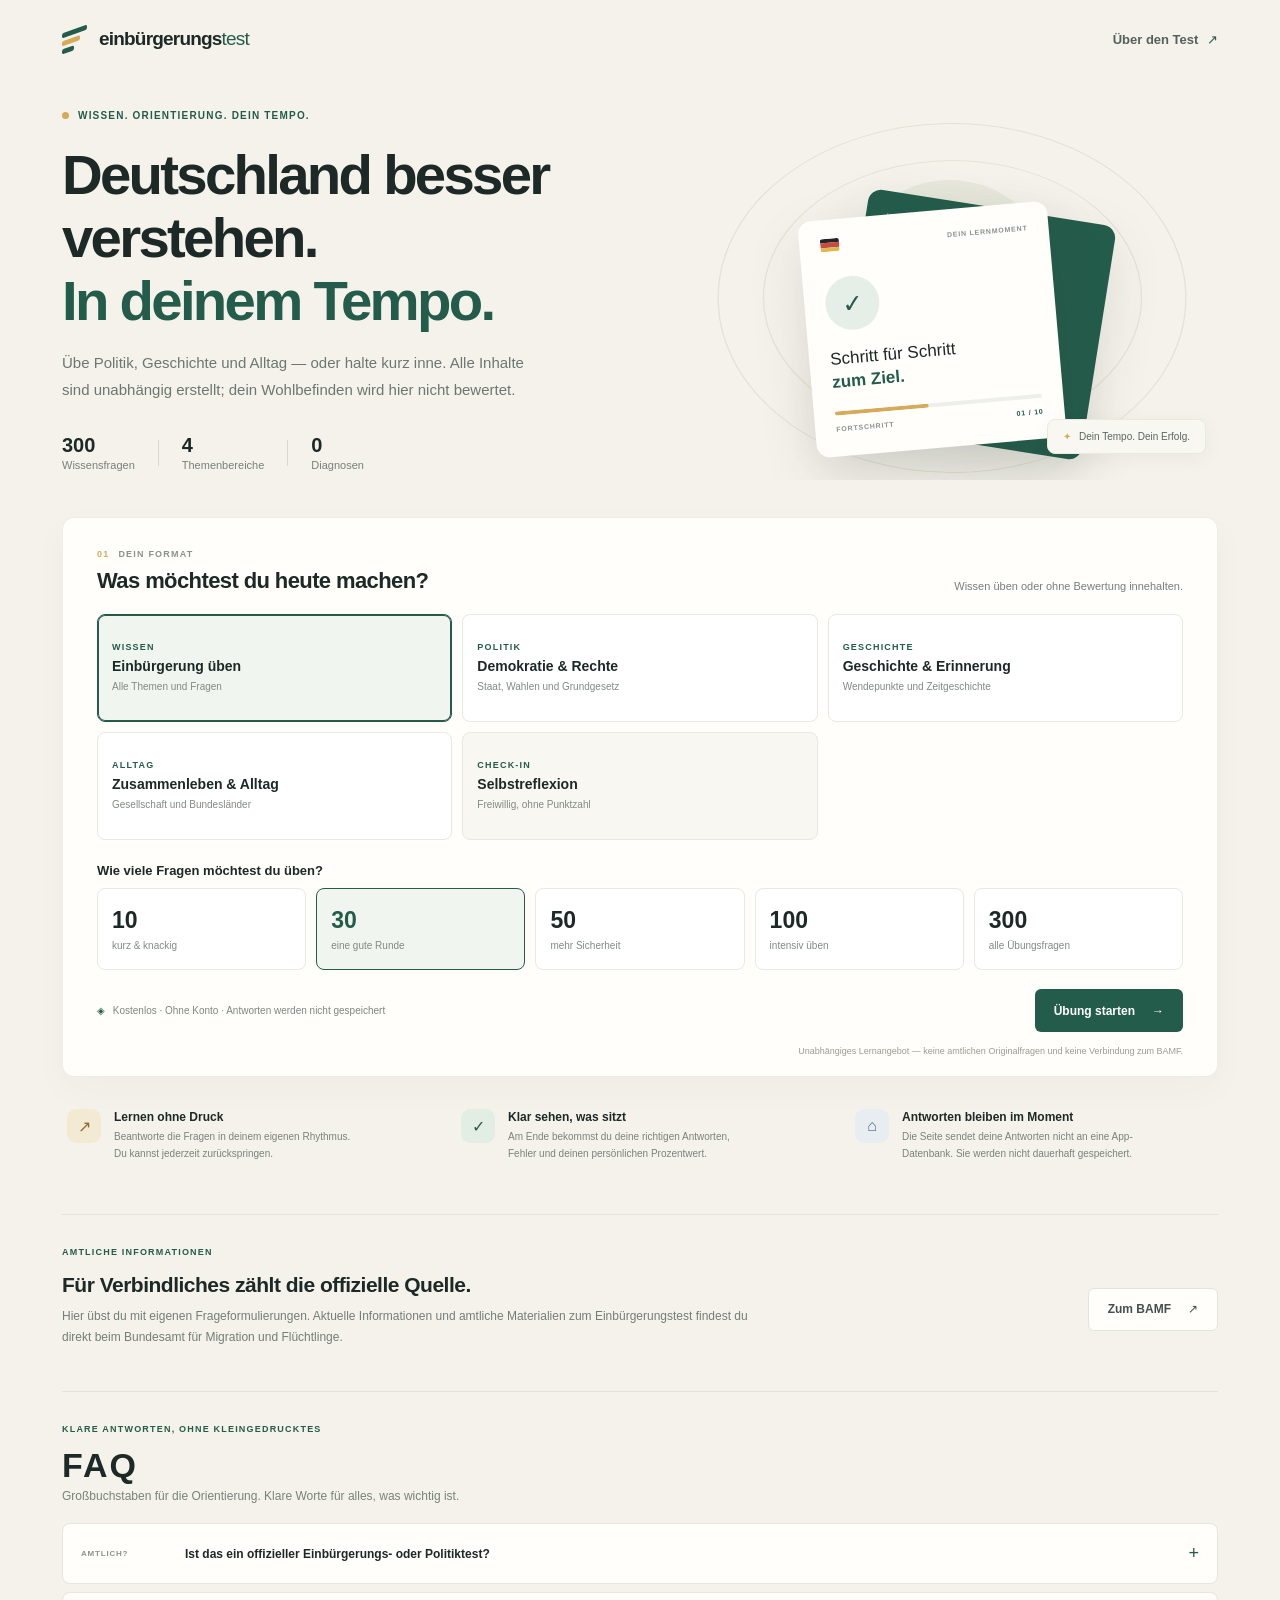
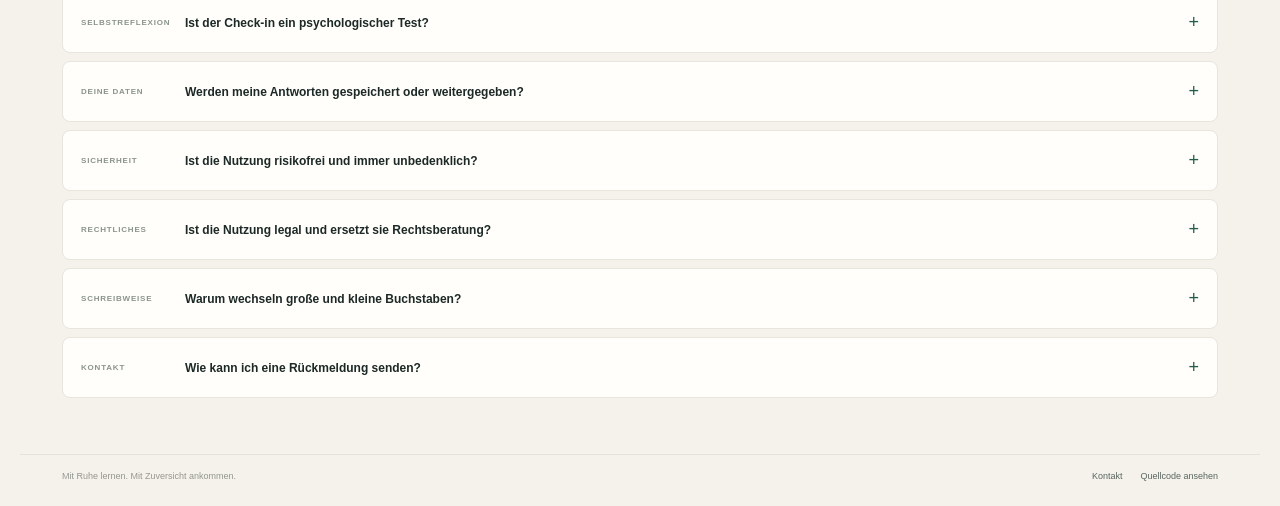
==== commit 2322e6f8: "Add voluntary email contact" ====
--- a/index.html
+++ b/index.html
@@ -127,6 +127,10 @@
               <summary><span class="faq-tag">SCHREIBWEISE</span> Warum wechseln große und kleine Buchstaben?</summary>
               <p>Großbuchstaben markieren kurze Rubriken und helfen beim Überfliegen; Fließtext bleibt in normaler Schreibweise besser lesbar. Das ist ein Gestaltungsmittel und verändert weder Bedeutung noch Verbindlichkeit der Inhalte.</p>
             </details>
+            <details class="faq-item">
+              <summary><span class="faq-tag">KONTAKT</span> Wie kann ich eine Rückmeldung senden?</summary>
+              <p>Schreib freiwillig an <a href="mailto:ruslanfridenli@proton.me">ruslanfridenli@proton.me</a>. Dein Mailprogramm öffnet eine leere Nachricht; Antworten aus den Übungen werden weder angehängt noch automatisch verschickt. Bitte sende keine sensiblen Gesundheits- oder persönlichen Daten.</p>
+            </details>
           </div>
         </section>
       </section>
@@ -173,7 +177,7 @@
         <p id="result-note" class="catalogue-note result-note">Übungsergebnis — kein amtliches Prüfungsergebnis.</p>
       </section>
     </main>
-    <footer class="footer"><span>Mit Ruhe lernen. Mit Zuversicht ankommen.</span><a href="https://github.com/ruslanfridenli/einbuergerungstest">Quellcode ansehen</a></footer>
+    <footer class="footer"><span>Mit Ruhe lernen. Mit Zuversicht ankommen.</span><nav aria-label="Weitere Informationen"><a href="mailto:ruslanfridenli@proton.me">Kontakt</a><a href="https://github.com/ruslanfridenli/einbuergerungstest">Quellcode ansehen</a></nav></footer>
     <noscript><p class="noscript">Bitte aktiviere JavaScript, um den Übungstest zu verwenden.</p></noscript>
   </body>
 </html>
--- a/styles.css
+++ b/styles.css
@@ -208,6 +208,7 @@
 .reflection-result > p { max-width: 500px; margin: 0 auto 12px; color: #68746d; font-size: 12px; line-height: 1.7; }
 .reflection-result .support-note { font-size: 10px; }
 .reflection-result .result-actions { justify-content: center; max-width: 420px; margin: 22px auto 0; }
+.footer nav { display: flex; gap: 18px; }
 .footer a { color: #59665f; text-decoration: none; }
 .footer a:hover { text-decoration: underline; }
 
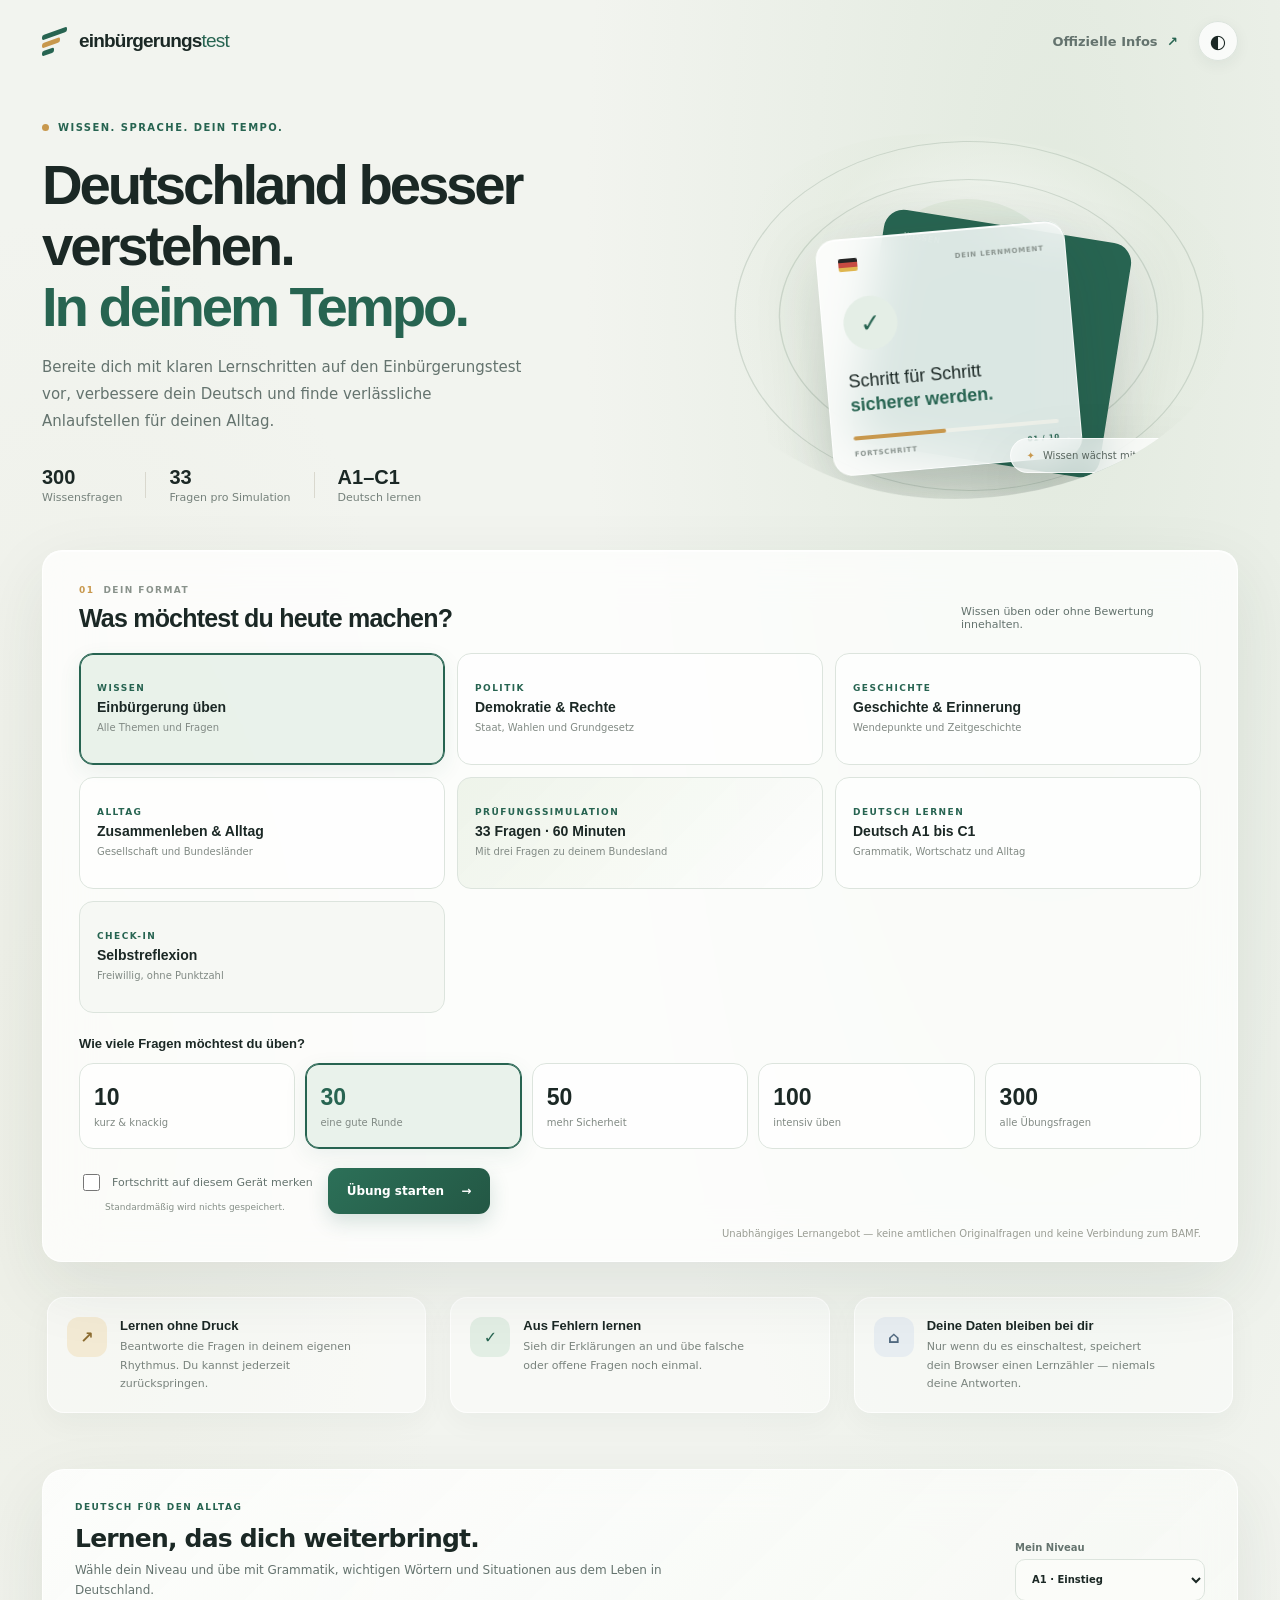
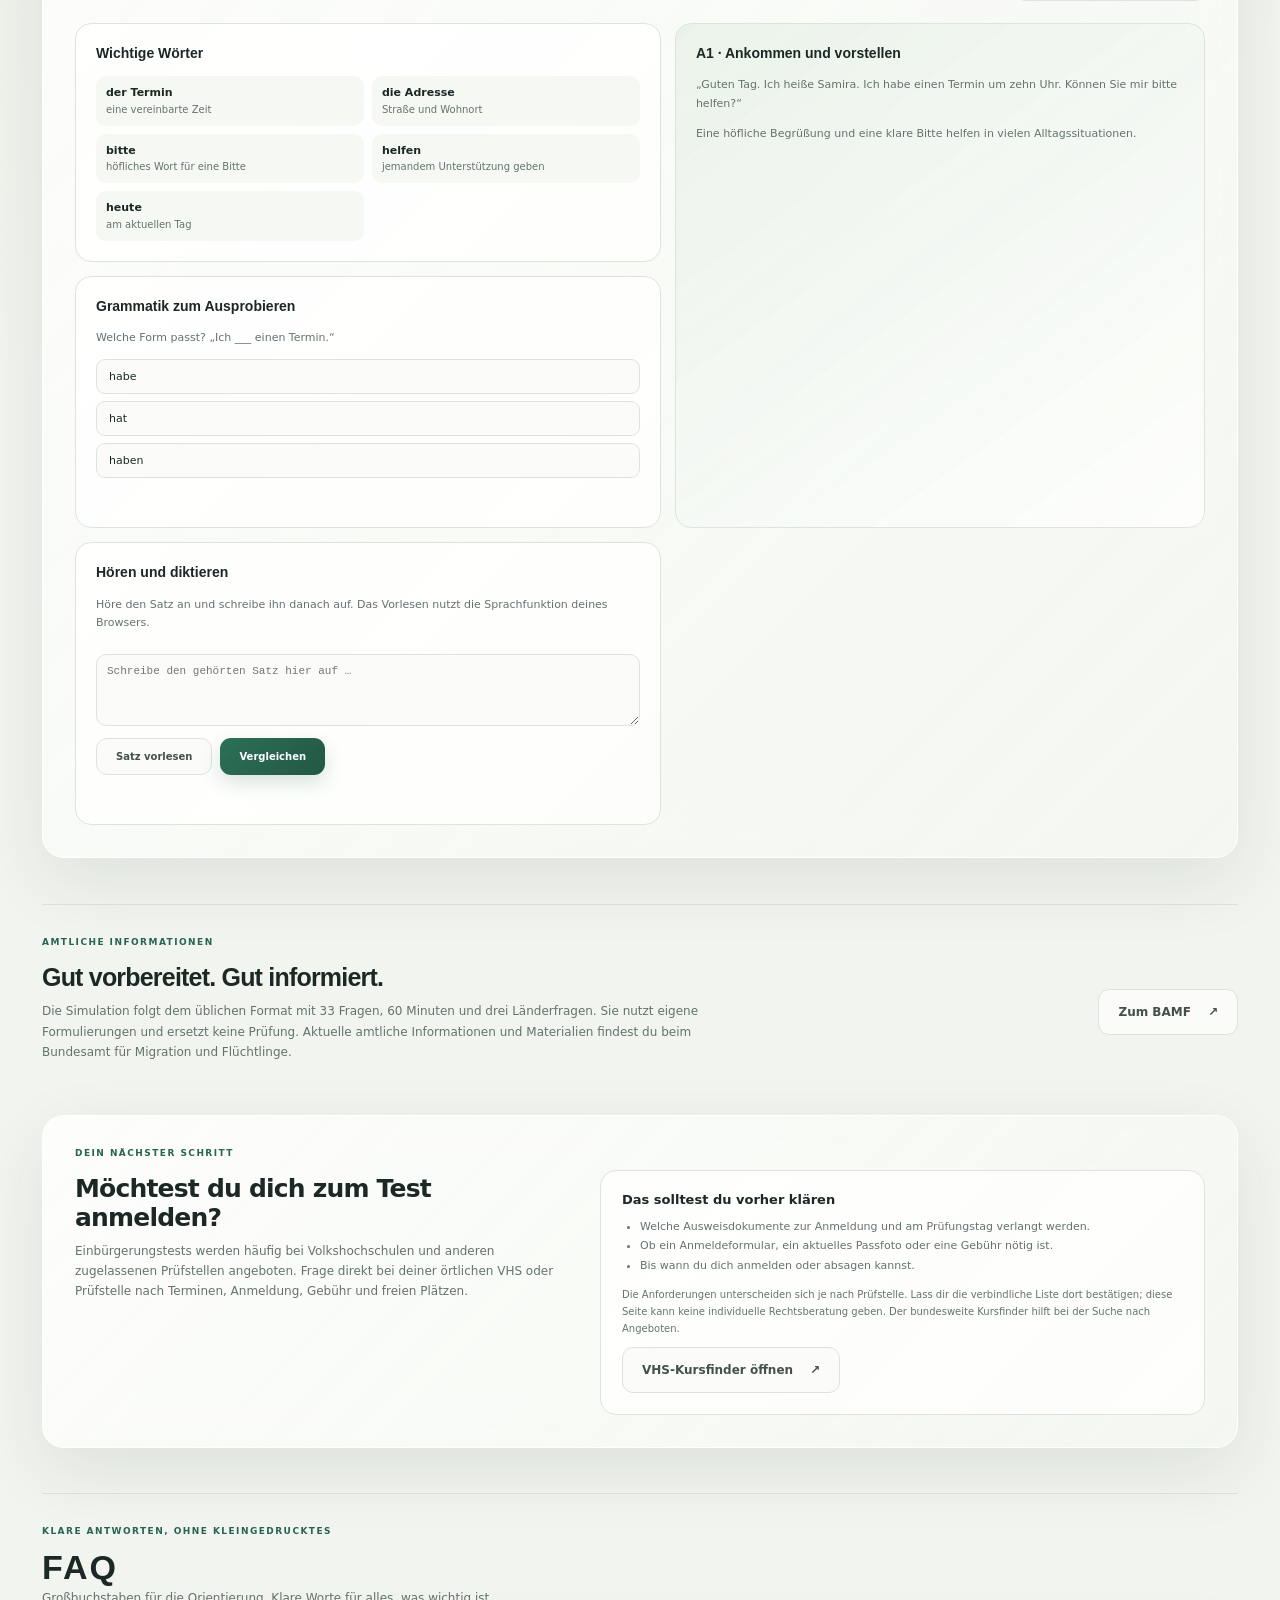
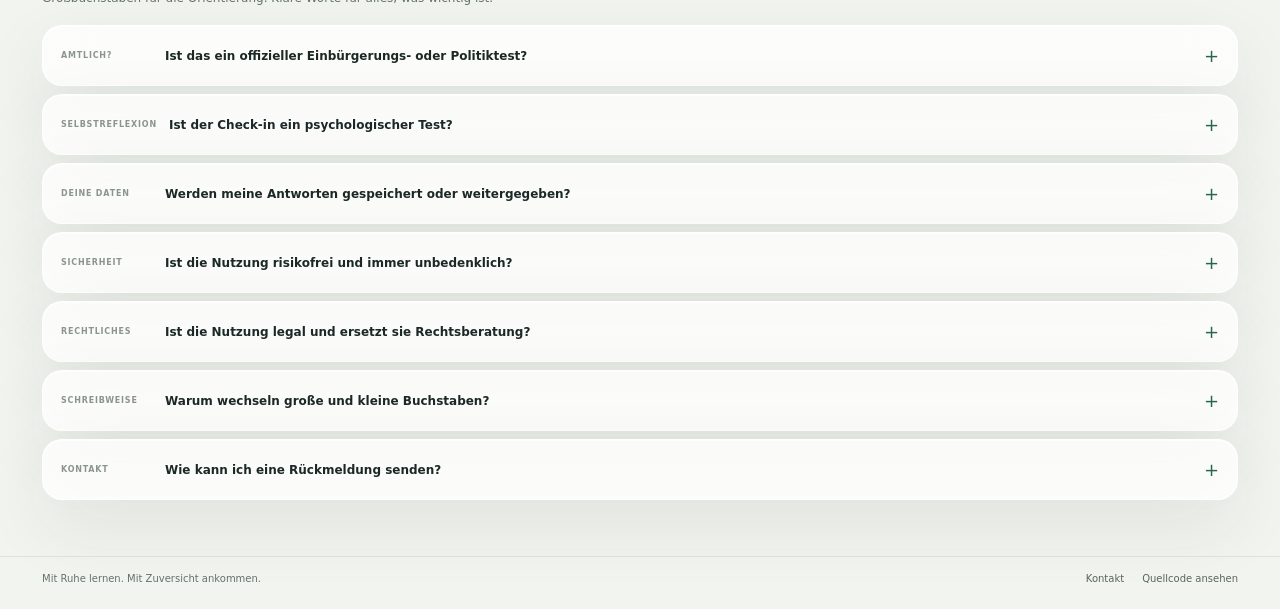
==== commit 386bc60d: "Upgrade Einbürgerungstest learning experience" ====
--- a/index.html
+++ b/index.html
@@ -3,9 +3,14 @@
   <head>
     <meta charset="utf-8">
     <meta name="viewport" content="width=device-width, initial-scale=1">
-    <meta name="theme-color" content="#f5f2eb">
-    <meta name="description" content="Unabhängige Übungsfragen zu Demokratie, Geschichte und Alltag sowie ein freiwilliger, nicht-klinischer Selbstreflexions-Check.">
-    <title>Einbürgerungstest — Wissen und Selbstreflexion</title>
+    <meta name="theme-color" content="#17231f">
+    <meta name="description" content="Einbürgerungstest üben: unabhängige 33-Fragen-Simulation, Lernmodule von A1 bis C1 und verständliche Orientierung für den Alltag in Deutschland.">
+    <meta property="og:title" content="Einbürgerungstest — Lernen in deinem Tempo">
+    <meta property="og:description" content="Übe selbstständig mit einer unabhängigen Prüfungssimulation, Deutsch-Lernmodulen und Alltagsthemen.">
+    <meta property="og:type" content="website">
+    <link rel="manifest" href="manifest.webmanifest">
+    <link rel="icon" href="icon.svg" type="image/svg+xml">
+    <title>Einbürgerungstest — Lernen in deinem Tempo</title>
     <link rel="stylesheet" href="styles.css">
     <script src="questions.js" defer></script>
     <script src="app.js" defer></script>
@@ -16,20 +21,23 @@
         <span class="brand-mark" aria-hidden="true"><span></span><span></span><span></span></span>
         <span>einbürgerungs<span class="brand-light">test</span></span>
       </a>
-      <a class="top-link" href="https://www.bamf.de/DE/Themen/Integration/ZugewanderteTeilnehmende/Einbuergerung/einbuergerung-node.html" target="_blank" rel="noopener noreferrer">Über den Test <span aria-hidden="true">↗</span></a>
+      <div class="topbar-actions">
+        <a class="top-link" href="#official-title">Offizielle Infos <span aria-hidden="true">↗</span></a>
+        <button id="theme-toggle" class="icon-button" type="button" aria-label="Dunkles Design einschalten" title="Dunkles Design einschalten"><span aria-hidden="true">◐</span></button>
+      </div>
     </header>
 
     <main>
       <section id="home-screen" class="home-screen">
         <div class="hero">
           <div class="hero-copy">
-            <div class="eyebrow"><span class="eyebrow-dot"></span> WISSEN. ORIENTIERUNG. DEIN TEMPO.</div>
+            <div class="eyebrow"><span class="eyebrow-dot"></span> WISSEN. SPRACHE. DEIN TEMPO.</div>
             <h1>Deutschland besser verstehen.<br><span>In deinem Tempo.</span></h1>
-            <p class="hero-lede">Übe Politik, Geschichte und Alltag — oder halte kurz inne. Alle Inhalte sind unabhängig erstellt; dein Wohlbefinden wird hier nicht bewertet.</p>
+            <p class="hero-lede">Bereite dich mit klaren Lernschritten auf den Einbürgerungstest vor, verbessere dein Deutsch und finde verlässliche Anlaufstellen für deinen Alltag.</p>
             <div class="hero-facts">
               <div><strong>300</strong><span>Wissensfragen</span></div><i aria-hidden="true"></i>
-              <div><strong>4</strong><span>Themenbereiche</span></div><i aria-hidden="true"></i>
-              <div><strong>0</strong><span>Diagnosen</span></div>
+              <div><strong>33</strong><span>Fragen pro Simulation</span></div><i aria-hidden="true"></i>
+              <div><strong>A1–C1</strong><span>Deutsch lernen</span></div>
             </div>
           </div>
           <div class="hero-art" aria-hidden="true">
@@ -37,17 +45,17 @@
             <div class="art-card art-card-back"><span>WISSEN</span><b>+</b></div>
             <div class="art-card art-card-front">
               <div class="art-card-top"><span class="mini-flag"><i></i><i></i><i></i></span><span>DEIN LERNMOMENT</span></div>
-              <div class="art-check">✓</div><p>Schritt für Schritt<br><b>zum Ziel.</b></p>
+              <div class="art-check">✓</div><p>Schritt für Schritt<br><b>sicherer werden.</b></p>
               <div class="art-progress"><span></span></div>
               <div class="art-card-bottom"><span>FORTSCHRITT</span><b>01 / 10</b></div>
             </div>
-            <div class="art-note"><span>✦</span> Dein Tempo. Dein Erfolg.</div>
+            <div class="art-note"><span>✦</span> Wissen wächst mit jedem Schritt.</div>
           </div>
         </div>
 
         <section class="setup-card" aria-labelledby="setup-title">
           <div class="setup-heading">
-            <div><div class="step-label"><span>01</span> DEIN FORMAT</div><h2 id="setup-title">Was möchtest du heute machen?</h2></div>
+            <div><div class="step-label"><span>01</span> DEIN FORMAT</div><h2 id="setup-title" tabindex="-1">Was möchtest du heute machen?</h2></div>
             <p>Wissen üben oder ohne Bewertung innehalten.</p>
           </div>
           <div class="mode-options" role="group" aria-label="Übungsformat">
@@ -63,9 +71,26 @@
             <button class="mode-option" type="button" data-mode="community" aria-pressed="false">
               <span class="mode-label">ALLTAG</span><strong>Zusammenleben &amp; Alltag</strong><span>Gesellschaft und Bundesländer</span>
             </button>
+            <button class="mode-option simulation-option" type="button" data-mode="simulation" aria-pressed="false">
+              <span class="mode-label">PRÜFUNGSSIMULATION</span><strong>33 Fragen · 60 Minuten</strong><span>Mit drei Fragen zu deinem Bundesland</span>
+            </button>
+            <button class="mode-option" type="button" data-mode="learning" aria-pressed="false">
+              <span class="mode-label">DEUTSCH LERNEN</span><strong>Deutsch A1 bis C1</strong><span>Grammatik, Wortschatz und Alltag</span>
+            </button>
             <button class="mode-option reflection-option" type="button" data-mode="reflection" aria-pressed="false">
               <span class="mode-label">CHECK-IN</span><strong>Selbstreflexion</strong><span>Freiwillig, ohne Punktzahl</span>
             </button>
+          </div>
+          <div id="state-setup" class="state-setup" hidden>
+            <label for="state-select">In welchem Bundesland wohnst du?</label>
+            <select id="state-select" name="bundesland">
+              <option value="">Bitte auswählen</option>
+              <option>Baden-Württemberg</option><option>Bayern</option><option>Berlin</option><option>Brandenburg</option>
+              <option>Bremen</option><option>Hamburg</option><option>Hessen</option><option>Mecklenburg-Vorpommern</option>
+              <option>Niedersachsen</option><option>Nordrhein-Westfalen</option><option>Rheinland-Pfalz</option><option>Saarland</option>
+              <option>Sachsen</option><option>Sachsen-Anhalt</option><option>Schleswig-Holstein</option><option>Thüringen</option>
+            </select>
+            <p>Die Auswahl erstellt drei passende Übungsfragen. Die Fragen sind unabhängig formuliert und nicht amtlich.</p>
           </div>
           <div id="knowledge-setup">
             <h3 class="count-title">Wie viele Fragen möchtest du üben?</h3>
@@ -78,23 +103,62 @@
             </div>
           </div>
           <div class="setup-footer">
-            <span class="privacy-note"><span aria-hidden="true">◈</span> Kostenlos · Ohne Konto · Antworten werden nicht gespeichert</span>
-            <button id="start-button" class="button button-primary" type="button">Übung starten <span aria-hidden="true">→</span></button>
+            <div class="setup-actions">
+              <label class="save-progress"><input id="save-progress-toggle" type="checkbox"><span>Fortschritt auf diesem Gerät merken</span></label>
+              <p id="progress-status" class="progress-status" aria-live="polite">Standardmäßig wird nichts gespeichert.</p>
+              <button id="start-button" class="button button-primary" type="button">Übung starten <span aria-hidden="true">→</span></button>
+            </div>
+          </div>
+          <div id="saved-progress" class="saved-progress" hidden>
+            <div><strong id="saved-progress-total">0</strong><span>beantwortete Übungsfragen auf diesem Gerät</span></div>
+            <button id="reset-progress" class="text-button" type="button">Gespeicherten Fortschritt löschen</button>
           </div>
           <p class="catalogue-note">Unabhängiges Lernangebot — keine amtlichen Originalfragen und keine Verbindung zum BAMF.</p>
         </section>
 
         <section class="info-row" aria-label="So funktioniert es">
           <article class="info-item"><div class="info-icon icon-learn" aria-hidden="true">↗</div><div><h3>Lernen ohne Druck</h3><p>Beantworte die Fragen in deinem eigenen Rhythmus. Du kannst jederzeit zurückspringen.</p></div></article>
-          <article class="info-item"><div class="info-icon icon-check" aria-hidden="true">✓</div><div><h3>Klar sehen, was sitzt</h3><p>Am Ende bekommst du deine richtigen Antworten, Fehler und deinen persönlichen Prozentwert.</p></div></article>
-          <article class="info-item"><div class="info-icon icon-safe" aria-hidden="true">⌂</div><div><h3>Antworten bleiben im Moment</h3><p>Die Seite sendet deine Antworten nicht an eine App-Datenbank. Sie werden nicht dauerhaft gespeichert.</p></div></article>
+          <article class="info-item"><div class="info-icon icon-check" aria-hidden="true">✓</div><div><h3>Aus Fehlern lernen</h3><p>Sieh dir Erklärungen an und übe falsche oder offene Fragen noch einmal.</p></div></article>
+          <article class="info-item"><div class="info-icon icon-safe" aria-hidden="true">⌂</div><div><h3>Deine Daten bleiben bei dir</h3><p>Nur wenn du es einschaltest, speichert dein Browser einen Lernzähler — niemals deine Antworten.</p></div></article>
+        </section>
+
+        <section id="learning-section" class="learning-section" aria-labelledby="learning-title">
+          <div class="section-kicker">DEUTSCH FÜR DEN ALLTAG</div>
+          <div class="learning-heading">
+            <div><h2 id="learning-title">Lernen, das dich weiterbringt.</h2><p>Wähle dein Niveau und übe mit Grammatik, wichtigen Wörtern und Situationen aus dem Leben in Deutschland.</p></div>
+            <label class="level-picker" for="learning-level">Mein Niveau
+              <select id="learning-level" aria-label="Deutsch-Niveau auswählen">
+                <option value="A1">A1 · Einstieg</option><option value="A2">A2 · Grundlagen</option>
+                <option value="B1">B1 · Selbstständig</option><option value="B2">B2 · Sicher</option>
+                <option value="C1">C1 · Fortgeschritten</option>
+              </select>
+            </label>
+          </div>
+          <div id="learning-module" class="learning-module" aria-live="polite"></div>
         </section>
 
         <section class="official-section" aria-labelledby="official-title">
           <div class="section-kicker">AMTLICHE INFORMATIONEN</div>
           <div class="official-content">
-            <div><h2 id="official-title">Für Verbindliches zählt die offizielle Quelle.</h2><p>Hier übst du mit eigenen Frageformulierungen. Aktuelle Informationen und amtliche Materialien zum Einbürgerungstest findest du direkt beim Bundesamt für Migration und Flüchtlinge.</p></div>
+            <div><h2 id="official-title">Gut vorbereitet. Gut informiert.</h2><p>Die Simulation folgt dem üblichen Format mit 33 Fragen, 60 Minuten und drei Länderfragen. Sie nutzt eigene Formulierungen und ersetzt keine Prüfung. Aktuelle amtliche Informationen und Materialien findest du beim Bundesamt für Migration und Flüchtlinge.</p></div>
             <a class="button button-secondary" href="https://www.bamf.de/DE/Themen/Integration/ZugewanderteTeilnehmende/Einbuergerung/einbuergerung-node.html" target="_blank" rel="noopener noreferrer">Zum BAMF <span aria-hidden="true">↗</span></a>
+          </div>
+        </section>
+
+        <section class="vhs-section" aria-labelledby="vhs-title">
+          <div class="section-kicker">DEIN NÄCHSTER SCHRITT</div>
+          <div class="vhs-content">
+            <div><h2 id="vhs-title">Möchtest du dich zum Test anmelden?</h2><p>Einbürgerungstests werden häufig bei Volkshochschulen und anderen zugelassenen Prüfstellen angeboten. Frage direkt bei deiner örtlichen VHS oder Prüfstelle nach Terminen, Anmeldung, Gebühr und freien Plätzen.</p></div>
+            <div class="vhs-checklist">
+              <h3>Das solltest du vorher klären</h3>
+              <ul>
+                <li>Welche Ausweisdokumente zur Anmeldung und am Prüfungstag verlangt werden.</li>
+                <li>Ob ein Anmeldeformular, ein aktuelles Passfoto oder eine Gebühr nötig ist.</li>
+                <li>Bis wann du dich anmelden oder absagen kannst.</li>
+              </ul>
+              <p>Die Anforderungen unterscheiden sich je nach Prüfstelle. Lass dir die verbindliche Liste dort bestätigen; diese Seite kann keine individuelle Rechtsberatung geben. Der bundesweite Kursfinder hilft bei der Suche nach Angeboten.</p>
+              <a class="button button-secondary" href="https://www.volkshochschule.de/kursfinder.php" target="_blank" rel="noopener noreferrer">VHS-Kursfinder öffnen <span aria-hidden="true">↗</span></a>
+            </div>
           </div>
         </section>
 
@@ -113,7 +177,7 @@
             </details>
             <details class="faq-item">
               <summary><span class="faq-tag">DEINE DATEN</span> Werden meine Antworten gespeichert oder weitergegeben?</summary>
-              <p>Die Anwendung sendet deine Antworten nicht an ein Konto oder eine App-Datenbank und speichert sie nicht dauerhaft. Beim Schließen oder Neuladen der Seite gehen sie verloren. Der Hosting-Anbieter kann technische Zugriffsdaten nach seinen eigenen Bedingungen verarbeiten; siehe auch dessen Datenschutzhinweise.</p>
+              <p>Die Anwendung sendet deine Antworten nicht an ein Konto oder eine App-Datenbank und speichert sie nicht dauerhaft. Beim Schließen oder Neuladen der Seite gehen sie verloren. Nur wenn du es einschaltest, speichert dein Browser einen Lernzähler ohne Antworttexte; du kannst ihn jederzeit löschen. Der Hosting-Anbieter kann technische Zugriffsdaten nach seinen eigenen Bedingungen verarbeiten; siehe auch dessen Datenschutzhinweise.</p>
             </details>
             <details class="faq-item">
               <summary><span class="faq-tag">SICHERHEIT</span> Ist die Nutzung risikofrei und immer unbedenklich?</summary>
@@ -139,15 +203,21 @@
         <div class="quiz-top">
           <button id="exit-button" class="text-button" type="button"><span aria-hidden="true">←</span> Beenden</button>
           <div class="quiz-caption"><span class="mini-flag"><i></i><i></i><i></i></span> <span id="quiz-mode-label">ÜBUNG</span></div>
+          <div id="simulation-timer" class="timer-pill" role="timer" aria-live="off" hidden><span aria-hidden="true">◷</span> <span id="timer-value">60:00</span></div>
           <div id="quiz-count" class="quiz-count">FRAGE <strong>01</strong> / 10</div>
         </div>
         <div class="progress-track" role="progressbar" aria-label="Testfortschritt" aria-valuemin="0" aria-valuemax="100" aria-valuenow="0"><span id="progress-fill"></span></div>
         <div class="quiz-layout">
-          <aside class="quiz-aside"><span class="step-label"><span>02</span> DEIN FORMAT</span><h2>Frage für Frage.<br><em>In deinem Tempo.</em></h2><p id="quiz-instructions">Lies die Frage in Ruhe und wähle die Antwort, die du für richtig hältst.</p><div class="aside-tip"><span aria-hidden="true">✦</span><p><b>Gut zu wissen</b><br>Du kannst deine Auswahl ändern, solange der Test läuft.</p></div></aside>
+          <aside class="quiz-aside"><span class="step-label"><span>02</span> DEIN FORMAT</span><h2>Frage für Frage.<br><em>In deinem Tempo.</em></h2><p id="quiz-instructions">Lies die Frage in Ruhe und wähle die Antwort, die du für richtig hältst.</p><div class="aside-tip"><span aria-hidden="true">✦</span><p><b>Gut zu wissen</b><br>Mit 1–4 wählst du eine Antwort, mit Enter gehst du weiter.</p></div></aside>
           <section class="question-card" aria-live="polite">
             <div class="question-meta"><span id="question-category">POLITIK &amp; DEMOKRATIE</span><span id="answered-count">0 beantwortet</span></div>
             <h1 id="question-text" tabindex="-1"></h1>
             <div id="answer-list" class="answer-list" role="group" aria-label="Antwortmöglichkeiten"></div>
+            <div class="question-tools">
+              <button id="speak-question" class="text-button" type="button"><span aria-hidden="true">◖</span> Frage vorlesen</button>
+              <a id="report-question" class="text-button" href="mailto:ruslanfridenli@proton.me">Tippfehler melden</a>
+            </div>
+            <p id="question-feedback" class="question-feedback" aria-live="polite" hidden></p>
             <div class="question-footer"><button id="previous-button" class="button button-secondary" type="button"><span aria-hidden="true">←</span> Zurück</button><button id="next-button" class="button button-primary" type="button">Nächste Frage <span aria-hidden="true">→</span></button></div>
           </section>
         </div>
@@ -155,15 +225,15 @@
       </section>
 
       <section id="result-screen" class="result-screen" hidden aria-labelledby="result-title">
-        <div class="result-heading"><div class="step-label"><span>03</span> <span id="result-step-label">DEIN ERGEBNIS</span></div><h1 id="result-title">Du hast es geschafft.</h1><p id="result-heading-copy">Jede Frage war ein Schritt nach vorn. Schau dir an, wie du abgeschnitten hast.</p></div>
+        <div class="result-heading"><div class="step-label"><span>03</span> <span id="result-step-label">DEIN ERGEBNIS</span></div><h1 id="result-title" tabindex="-1">Du hast es geschafft.</h1><p id="result-heading-copy">Jede Frage war ein Schritt nach vorn. Schau dir an, wie du abgeschnitten hast.</p></div>
         <div class="result-card">
-          <div id="score-panel" class="score-panel"><div class="score-ring"><div><strong id="score-percent">0%</strong><span>RICHTIG</span></div></div><p id="result-message">Weiter üben lohnt sich — du bist auf dem Weg.</p></div>
+          <div id="score-panel" class="score-panel"><div class="score-ring"><div><strong id="score-percent">0%</strong><span>RICHTIG</span></div></div><p id="result-message">Weiter üben lohnt sich — du bist auf dem Weg.</p><p id="pass-status" class="pass-status" hidden></p></div>
           <div id="result-stats" class="result-stats">
             <div class="stat-row"><span><i class="stat-dot correct-dot"></i>Richtig beantwortet</span><strong id="correct-total">0</strong></div>
             <div class="stat-row"><span><i class="stat-dot wrong-dot"></i>Falsch beantwortet</span><strong id="wrong-total">0</strong></div>
             <div class="stat-row"><span><i class="stat-dot open-dot"></i>Nicht beantwortet</span><strong id="skipped-total">0</strong></div>
             <div class="result-divider"></div><div class="stat-row total-row"><span>Fragen insgesamt</span><strong id="total-count">0</strong></div>
-            <div class="result-actions"><button id="review-button" class="button button-secondary" type="button">Antworten ansehen</button><button id="retry-button" class="button button-primary" type="button">Neuen Test starten <span aria-hidden="true">→</span></button></div>
+            <div class="result-actions"><button id="review-button" class="button button-secondary" type="button">Antworten ansehen</button><button id="retry-wrong-button" class="button button-secondary" type="button" hidden>Fehler &amp; offene Fragen üben</button><button id="print-errors-button" class="button button-secondary" type="button">Fehler drucken / als PDF</button><button id="retry-button" class="button button-primary" type="button">Neuen Test starten <span aria-hidden="true">→</span></button></div>
           </div>
           <div id="reflection-result" class="reflection-result" hidden>
             <div class="reflection-mark" aria-hidden="true">○</div>
@@ -173,7 +243,7 @@
             <div class="result-actions"><button id="review-button-reflection" class="button button-secondary" type="button">Meine Antworten ansehen</button><button id="retry-button-reflection" class="button button-primary" type="button">Zur Startseite</button></div>
           </div>
         </div>
-        <div id="review-panel" class="review-panel" hidden><div class="review-heading"><div class="step-label"><span>↳</span> DEINE ANTWORTEN</div><h2>Das hast du geantwortet</h2></div><div id="review-list" class="review-list"></div></div>
+        <div id="review-panel" class="review-panel" hidden><div class="review-heading"><div class="step-label"><span>↳</span> DEINE ANTWORTEN</div><h2 id="review-title">Das hast du geantwortet</h2></div><div id="review-list" class="review-list"></div></div>
         <p id="result-note" class="catalogue-note result-note">Übungsergebnis — kein amtliches Prüfungsergebnis.</p>
       </section>
     </main>
--- a/styles.css
+++ b/styles.css
@@ -300,3 +300,451 @@
 @media (prefers-reduced-motion: reduce) {
   *, *::before, *::after { scroll-behavior: auto !important; transition-duration: .01ms !important; animation-duration: .01ms !important; }
 }
+
+:root {
+  color-scheme: light;
+  --ink: #1b2825;
+  --muted: #64736e;
+  --paper: #f2f4ef;
+  --white: #fbfcf9;
+  --green: #276451;
+  --green-dark: #1f4e40;
+  --mint: #e4eee6;
+  --gold: #c8984d;
+  --line: #dce4dd;
+  --red: #a74441;
+  --surface: rgb(255 255 255 / 76%);
+  --surface-solid: #fbfcf9;
+  --surface-raised: #f6f8f4;
+  --shadow: 0 24px 70px rgb(34 54 44 / 9%);
+  --score-track: #d8e2d7;
+  font-family: Inter, ui-sans-serif, system-ui, -apple-system, "Segoe UI", sans-serif;
+}
+
+body {
+  min-height: 100vh;
+  background:
+    radial-gradient(ellipse at 82% 7%, rgb(218 229 215 / 68%), transparent 29rem),
+    radial-gradient(ellipse at 5% 29%, rgb(228 230 215 / 38%), transparent 25rem),
+    var(--paper);
+  color: var(--ink);
+  transition: background-color .25s ease, color .25s ease;
+}
+
+button, select, input { font: inherit; }
+button, a, select, input { -webkit-tap-highlight-color: transparent; }
+button:focus-visible, a:focus-visible, select:focus-visible, input:focus-visible {
+  outline: 3px solid #b98537;
+  outline-offset: 3px;
+}
+.topbar { height: 82px; max-width: 1320px; }
+.topbar-actions { display: flex; align-items: center; gap: 20px; }
+.top-link { color: var(--muted); }
+.icon-button {
+  width: 40px;
+  height: 40px;
+  display: grid;
+  place-items: center;
+  border: 1px solid var(--line);
+  border-radius: 50%;
+  color: var(--ink);
+  background: var(--surface);
+  box-shadow: 0 4px 15px rgb(33 55 44 / 6%);
+  font-size: 19px;
+}
+main { max-width: 1320px; }
+.hero { min-height: 450px; grid-template-columns: 1.1fr .9fr; }
+.hero-copy { padding-top: 40px; }
+.eyebrow, .step-label, .mode-label, .section-kicker { letter-spacing: 1.45px; }
+.hero h1 { line-height: 1.08; letter-spacing: -3.1px; }
+.hero-lede { color: var(--muted); font-size: 15px; }
+.hero-art {
+  isolation: isolate;
+  border-radius: 42% 58% 53% 47% / 50% 46% 54% 50%;
+  background: radial-gradient(circle at 54% 47%, rgb(255 255 255 / 83%), rgb(226 234 221 / 32%) 53%, transparent 74%);
+}
+.art-orbit { border-color: rgb(157 175 161 / 39%); }
+.art-sun { background: linear-gradient(135deg, #e6eddf, #d6e5dc); }
+.art-card { border-radius: 20px; box-shadow: 0 25px 65px rgb(37 58 50 / 18%); }
+.art-card-front {
+  background: rgb(255 255 255 / 84%);
+  border: 1px solid rgb(255 255 255 / 75%);
+  box-shadow: 0 22px 65px rgb(37 58 50 / 17%), inset 0 1px rgb(255 255 255 / 95%);
+  backdrop-filter: blur(22px) saturate(1.25);
+}
+.art-card-front p { font-size: 18px; }
+.art-note {
+  border-color: rgb(255 255 255 / 75%);
+  border-radius: 99px;
+  background: rgb(255 255 255 / 72%);
+  backdrop-filter: blur(18px);
+  box-shadow: var(--shadow);
+}
+.setup-card, .question-card, .result-card, .faq-item, .review-item {
+  border: 1px solid rgb(255 255 255 / 82%);
+  border-radius: 20px;
+  background: var(--surface);
+  box-shadow: var(--shadow), inset 0 1px rgb(255 255 255 / 70%);
+  backdrop-filter: blur(24px) saturate(1.2);
+}
+.setup-card { padding: 34px 36px 22px; }
+.setup-heading h2, .official-content h2, .learning-heading h2, .vhs-content h2 {
+  font-size: clamp(20px, 2vw, 25px);
+  letter-spacing: -.8px;
+}
+.mode-options { grid-template-columns: repeat(3, 1fr); gap: 12px; }
+.mode-option, .count-option {
+  border-color: var(--line);
+  border-radius: 14px;
+  background: rgb(255 255 255 / 63%);
+  transition: transform .2s ease, background .2s ease, border-color .2s ease, box-shadow .2s ease;
+}
+.mode-option { min-height: 112px; padding: 17px; }
+.mode-option:hover, .count-option:hover { transform: translateY(-3px); border-color: #9eb9a8; }
+.mode-option.selected, .count-option.selected {
+  border-color: var(--green);
+  background: rgb(228 239 231 / 82%);
+  box-shadow: inset 0 0 0 1px var(--green), 0 7px 22px rgb(39 100 81 / 8%);
+}
+.mode-option strong { font-size: 14px; }
+.simulation-option { background: linear-gradient(135deg, rgb(234 241 229 / 83%), rgb(255 255 255 / 66%)); }
+.count-title { margin-bottom: 12px; }
+.count-option { min-height: 86px; }
+.button { min-height: 46px; border-radius: 11px; }
+.button-primary { background: linear-gradient(135deg, #2c7058, #235744); box-shadow: 0 8px 20px rgb(39 100 81 / 18%); }
+.button-primary:hover { background: linear-gradient(135deg, #235d48, #1d493a); }
+.button-secondary { border-color: var(--line); background: var(--surface-solid); }
+.button-secondary:hover { background: var(--surface-raised); }
+.setup-actions { display: grid; grid-template-columns: 1fr auto; align-items: center; gap: 4px 15px; }
+.setup-actions .button { grid-column: 2; grid-row: 1 / span 2; }
+.save-progress { display: flex; align-items: center; gap: 9px; color: var(--muted); font-size: 11px; cursor: pointer; }
+.save-progress input { width: 17px; height: 17px; accent-color: var(--green); }
+.progress-status { margin: 0 0 0 26px; color: #858f87; font-size: 9px; }
+.saved-progress {
+  display: flex;
+  justify-content: space-between;
+  align-items: center;
+  gap: 12px;
+  margin-top: 15px;
+  padding: 12px 15px;
+  border: 1px solid var(--line);
+  border-radius: 13px;
+  background: var(--surface-raised);
+}
+.saved-progress > div { display: flex; align-items: center; gap: 10px; color: var(--muted); font-size: 11px; }
+.saved-progress strong { color: var(--green); font-size: 19px; }
+.saved-progress .text-button { color: var(--red); }
+.privacy-note { font-size: 11px; }
+.catalogue-note { font-size: 10px; }
+.info-row { gap: 24px; padding: 35px 5px 48px; }
+.info-item {
+  padding: 19px;
+  border: 1px solid rgb(255 255 255 / 75%);
+  border-radius: 17px;
+  background: rgb(255 255 255 / 47%);
+  box-shadow: 0 10px 30px rgb(31 48 39 / 4%);
+}
+.info-icon { width: 40px; height: 40px; border-radius: 12px; }
+.info-item h3 { font-size: 13px; }
+.info-item p { font-size: 11px; }
+.learning-section, .vhs-section {
+  margin: 8px 0 46px;
+  padding: 32px;
+  border: 1px solid rgb(255 255 255 / 83%);
+  border-radius: 22px;
+  background: linear-gradient(135deg, rgb(255 255 255 / 81%), rgb(244 248 242 / 72%));
+  box-shadow: var(--shadow);
+  backdrop-filter: blur(24px) saturate(1.2);
+}
+.learning-heading {
+  display: flex;
+  align-items: end;
+  justify-content: space-between;
+  gap: 22px;
+  margin: 4px 0 22px;
+}
+.learning-heading h2 { margin: 8px 0 7px; }
+.learning-heading p, .vhs-content > div:first-child p { max-width: 620px; margin: 0; color: var(--muted); font-size: 12px; line-height: 1.7; }
+.level-picker { display: grid; gap: 6px; min-width: 190px; color: var(--muted); font-size: 10px; font-weight: 700; }
+.level-picker select, .state-setup select {
+  min-height: 42px;
+  padding: 0 12px;
+  border: 1px solid var(--line);
+  border-radius: 10px;
+  color: var(--ink);
+  background: var(--surface-solid);
+}
+.learning-module { display: grid; grid-template-columns: 1.05fr .95fr; gap: 14px; }
+.learning-card {
+  padding: 20px;
+  border: 1px solid var(--line);
+  border-radius: 16px;
+  background: var(--surface);
+}
+.learning-card h3 { margin: 0 0 13px; font: 700 14px/1.4 Manrope, sans-serif; }
+.learning-card p { color: var(--muted); font-size: 11px; line-height: 1.7; }
+.learning-card.context-card { grid-row: span 2; background: linear-gradient(145deg, rgb(232 241 231 / 87%), var(--surface)); }
+.vocab-list { display: grid; grid-template-columns: repeat(2, 1fr); gap: 8px; margin: 0; padding: 0; list-style: none; }
+.vocab-list li { padding: 9px 10px; border-radius: 10px; background: var(--surface-raised); color: var(--muted); font-size: 10px; line-height: 1.5; }
+.vocab-list strong { display: block; color: var(--ink); font-size: 11px; }
+.grammar-question { margin-top: 10px; }
+.grammar-options { display: grid; gap: 7px; }
+.grammar-answer {
+  padding: 10px 12px;
+  border: 1px solid var(--line);
+  border-radius: 9px;
+  color: var(--ink);
+  background: var(--surface-solid);
+  text-align: left;
+  font-size: 11px;
+}
+.grammar-answer:hover { border-color: #9eb9a8; }
+.grammar-feedback { min-height: 18px; margin-bottom: 0; }
+.dictation-tools { display: flex; align-items: center; flex-wrap: wrap; gap: 8px; }
+.dictation-tools .button { min-height: 37px; font-size: 10px; }
+.dictation-input {
+  width: 100%;
+  min-height: 72px;
+  margin: 10px 0 8px;
+  padding: 10px;
+  resize: vertical;
+  border: 1px solid var(--line);
+  border-radius: 10px;
+  color: var(--ink);
+  background: var(--surface-solid);
+  font-size: 11px;
+}
+.state-setup {
+  display: grid;
+  grid-template-columns: minmax(180px, 1fr) minmax(220px, 2fr);
+  align-items: center;
+  gap: 8px 15px;
+  margin: -4px 0 20px;
+  padding: 15px;
+  border: 1px solid var(--line);
+  border-radius: 14px;
+  background: var(--surface-raised);
+}
+.state-setup label { font-size: 11px; font-weight: 700; }
+.state-setup p { grid-column: 1 / -1; margin: 0; color: var(--muted); font-size: 10px; line-height: 1.55; }
+.vhs-section { margin-bottom: 45px; }
+.vhs-content { display: grid; grid-template-columns: .9fr 1.1fr; gap: 30px; margin-top: 12px; }
+.vhs-content h2 { margin: 4px 0 9px; }
+.vhs-checklist { padding: 21px; border: 1px solid var(--line); border-radius: 16px; background: var(--surface); }
+.vhs-checklist h3 { margin: 0 0 10px; font-size: 13px; }
+.vhs-checklist ul { margin: 0; padding-left: 18px; color: var(--muted); font-size: 11px; line-height: 1.8; }
+.vhs-checklist p { color: var(--muted); font-size: 10px; line-height: 1.7; }
+.vhs-checklist .button { text-decoration: none; }
+.official-section, .faq-section { border-color: var(--line); }
+.official-content p, .faq-intro { color: var(--muted); }
+.faq-item summary, .faq-item > p { color: var(--ink); }
+.faq-item > p { color: var(--muted); }
+.footer { max-width: 1320px; border-color: var(--line); color: var(--muted); font-size: 10px; }
+
+.quiz-screen, .result-screen { padding-top: 12px; }
+.quiz-top { grid-template-columns: 1fr auto auto auto; gap: 22px; }
+.timer-pill {
+  display: flex;
+  align-items: center;
+  gap: 7px;
+  justify-self: end;
+  padding: 8px 12px;
+  border: 1px solid var(--line);
+  border-radius: 99px;
+  color: var(--green);
+  background: var(--surface);
+  font-size: 12px;
+  font-variant-numeric: tabular-nums;
+  font-weight: 700;
+}
+.timer-pill.timer-low { border-color: #e8bbb1; color: var(--red); background: #fff3ef; }
+.progress-track { height: 4px; background: var(--line); }
+.progress-track span { background: linear-gradient(90deg, #397e63, #c5a15d); }
+.quiz-layout { grid-template-columns: .72fr 1.28fr; gap: 52px; }
+.question-card { padding: 34px; }
+.question-card h1 { font-size: clamp(19px, 2.2vw, 25px); }
+.answer-option { border-color: var(--line); border-radius: 11px; background: var(--surface-solid); color: var(--ink); font-size: 13px; }
+.answer-option.selected { border-color: var(--green); background: var(--mint); }
+.answer-option.is-correct { border-color: #53936b; background: #e8f4e9; color: #21573b; }
+.answer-option.is-wrong { border-color: #c46b62; background: #fff0ed; color: #7e302e; }
+.question-tools { display: flex; justify-content: space-between; gap: 12px; margin-top: 13px; }
+.question-tools .text-button { font-size: 10px; }
+.question-feedback { margin: 14px 0 0; padding: 13px 15px; border-radius: 11px; color: var(--muted); background: var(--surface-raised); font-size: 11px; line-height: 1.65; }
+.question-feedback.feedback-correct { color: #21573b; background: #e8f4e9; }
+.question-feedback.feedback-wrong { color: #7e302e; background: #fff0ed; }
+.question-footer { margin-top: 16px; }
+.question-footer .button { border-radius: 10px; }
+.question-dot { width: 8px; height: 8px; background: #c5d0c8; }
+.question-dot.answered { background: #6a9c7d; }
+.question-dot.current { background: var(--gold); }
+.score-panel { background: linear-gradient(145deg, #edf4ed, #e1ece3); }
+.result-stats { background: var(--surface); }
+.pass-status { margin: 8px 0 0; padding: 8px 12px; border-radius: 99px; font-size: 11px; font-weight: 700; }
+.pass-status.pass { color: #205a3d; background: #d8eddd; }
+.pass-status.fail { color: #842e2c; background: #f9dfdc; }
+.result-actions { flex-wrap: wrap; }
+.result-actions .button { min-width: 42%; min-height: 43px; border-radius: 10px; font-size: 10px; }
+.review-item { padding: 18px 20px; }
+.review-item h3 { font-size: 13px; }
+.review-item p { font-size: 11px; }
+.review-item .review-explanation { margin-top: 8px; padding: 9px 11px; border-radius: 8px; color: var(--muted); background: var(--surface-raised); }
+.review-number { margin-right: 10px; }
+.reflection-option { background: var(--surface-raised); }
+.reflection-result { background: var(--surface-raised); }
+.button:disabled, .count-option:disabled { opacity: .48; }
+
+body.dark-theme {
+  color-scheme: dark;
+  --ink: #edf2ec;
+  --muted: #b0bdb5;
+  --paper: #121b19;
+  --white: #202b28;
+  --green: #a5d2b7;
+  --green-dark: #c6e0ce;
+  --mint: #283d34;
+  --gold: #e5bf78;
+  --line: #34413c;
+  --red: #f29a8d;
+  --surface: rgb(34 47 43 / 78%);
+  --surface-solid: #202b28;
+  --surface-raised: #26332e;
+  --shadow: 0 24px 70px rgb(0 0 0 / 24%);
+  --score-track: #365146;
+  background:
+    radial-gradient(ellipse at 82% 7%, rgb(39 82 62 / 35%), transparent 29rem),
+    radial-gradient(ellipse at 5% 29%, rgb(51 66 58 / 22%), transparent 25rem),
+    var(--paper);
+}
+body.dark-theme .brand-light, body.dark-theme .top-link, body.dark-theme .text-button,
+body.dark-theme .quiz-caption, body.dark-theme .question-meta span:first-child,
+body.dark-theme .mode-label, body.dark-theme .section-kicker,
+body.dark-theme .eyebrow, body.dark-theme .step-label { color: var(--green); }
+body.dark-theme .hero h1 span, body.dark-theme .art-card-front p b,
+body.dark-theme .art-card-bottom b { color: var(--green); }
+body.dark-theme .hero-lede, body.dark-theme .setup-heading p, body.dark-theme .info-item p,
+body.dark-theme .official-content p, body.dark-theme .faq-intro, body.dark-theme .faq-item > p,
+body.dark-theme .learning-heading p, body.dark-theme .vhs-content p,
+body.dark-theme .quiz-aside > p, body.dark-theme .aside-tip p,
+body.dark-theme .question-meta, body.dark-theme .question-meta span:last-child,
+body.dark-theme .stat-row, body.dark-theme .review-item p,
+body.dark-theme .footer, body.dark-theme .privacy-note { color: var(--muted); }
+body.dark-theme .art-orbit { border-color: rgb(157 190 166 / 18%); }
+body.dark-theme .art-sun { background: linear-gradient(135deg, #294637, #21382f); }
+body.dark-theme .art-card-back { background: #244b3b; }
+body.dark-theme .art-card-front { background: rgb(35 48 43 / 88%); border-color: rgb(255 255 255 / 9%); }
+body.dark-theme .art-note { border-color: var(--line); color: var(--ink); }
+body.dark-theme .mode-option, body.dark-theme .count-option,
+body.dark-theme .answer-option, body.dark-theme .button-secondary,
+body.dark-theme .level-picker select, body.dark-theme .state-setup select,
+body.dark-theme .grammar-answer, body.dark-theme .dictation-input { color: var(--ink); }
+body.dark-theme .mode-option.selected, body.dark-theme .count-option.selected { background: #293d33; }
+body.dark-theme .simulation-option { background: linear-gradient(135deg, #293d33, #202b28); }
+body.dark-theme .answer-option.selected { background: #293d33; color: var(--ink); }
+body.dark-theme .answer-option.is-correct { color: #c9ead1; background: #203d2b; }
+body.dark-theme .answer-option.is-wrong { color: #ffc2b9; background: #482d2b; }
+body.dark-theme .question-feedback { color: var(--muted); }
+body.dark-theme .question-feedback.feedback-correct { color: #c9ead1; background: #203d2b; }
+body.dark-theme .question-feedback.feedback-wrong { color: #ffc2b9; background: #482d2b; }
+body.dark-theme .score-panel { background: linear-gradient(145deg, #26382e, #22312b); }
+body.dark-theme .score-ring::before { background: #26382e; }
+body.dark-theme .pass-status.pass { color: #c9ead1; background: #203d2b; }
+body.dark-theme .pass-status.fail { color: #ffc2b9; background: #482d2b; }
+body.dark-theme .learning-card.context-card { background: linear-gradient(145deg, #293d33, var(--surface)); }
+body.dark-theme .grammar-answer:hover { border-color: #789a83; }
+body.dark-theme .faq-item summary, body.dark-theme .faq-item > p,
+body.dark-theme .learning-card h3, body.dark-theme .vocab-list strong,
+body.dark-theme .vhs-checklist h3 { color: var(--ink); }
+body.dark-theme .review-item .review-correct { color: #a5d2b7; }
+body.dark-theme .review-item .review-wrong, body.dark-theme .saved-progress .text-button { color: #f29a8d; }
+body.dark-theme .icon-learn, body.dark-theme .icon-check, body.dark-theme .icon-safe { background: var(--surface-raised); color: var(--green); }
+body.dark-theme .mode-option, body.dark-theme .count-option {
+  border-color: var(--line);
+  background: rgb(34 47 43 / 82%);
+}
+body.dark-theme .mode-option.selected, body.dark-theme .count-option.selected { background: #293d33; }
+body.dark-theme .simulation-option { background: linear-gradient(135deg, #293d33, #202b28); }
+body.dark-theme .info-item {
+  border-color: var(--line);
+  background: rgb(34 47 43 / 62%);
+}
+body.dark-theme .learning-section, body.dark-theme .vhs-section {
+  border-color: var(--line);
+  background: linear-gradient(135deg, rgb(34 47 43 / 90%), rgb(29 41 36 / 84%));
+}
+body.dark-theme .hero-art {
+  background: radial-gradient(circle at 54% 47%, rgb(49 72 58 / 78%), rgb(35 54 45 / 38%) 53%, transparent 74%);
+}
+body.dark-theme .art-note { background: rgb(34 47 43 / 88%); }
+body.dark-theme .timer-pill.timer-low { border-color: #704644; color: #ffc2b9; background: #482d2b; }
+body.dark-theme .hero-facts span, body.dark-theme .mode-option > span:last-child,
+body.dark-theme .count-option span, body.dark-theme .count-title,
+body.dark-theme .catalogue-note, body.dark-theme .learning-card p,
+body.dark-theme .vocab-list li, body.dark-theme .vhs-checklist ul,
+body.dark-theme .vhs-checklist p, body.dark-theme .level-picker,
+body.dark-theme .result-heading > p, body.dark-theme .score-ring span,
+body.dark-theme .score-panel p, body.dark-theme .quiz-count,
+body.dark-theme .progress-status { color: var(--muted); }
+body.dark-theme .hero-facts i { background: var(--line); }
+body.dark-theme .answer-letter { color: var(--ink); background: #34443c; }
+body.dark-theme .answer-option.selected .answer-letter { color: #17231f; background: var(--green); }
+body.dark-theme .score-ring::before { background: #26382e; }
+
+@media (max-width: 820px) {
+  .topbar { height: 72px; }
+  .learning-module { grid-template-columns: 1fr 1fr; }
+  .vhs-content { gap: 20px; }
+  .quiz-layout { gap: 30px; }
+  .quiz-top { gap: 12px; }
+}
+@media (max-width: 620px) {
+  .topbar { height: 65px; padding: 0 18px; }
+  .topbar-actions { gap: 12px; }
+  .icon-button { width: 36px; height: 36px; }
+  .hero { padding-top: 20px; }
+  .hero-art { border-radius: 45%; }
+  .setup-card { padding: 22px 16px 16px; }
+  .mode-options { grid-template-columns: repeat(2, minmax(0, 1fr)); gap: 8px; }
+  .mode-option { min-height: 102px; padding: 12px; }
+  .mode-option strong { font-size: 12px; line-height: 1.4; }
+  .mode-option > span:last-child { font-size: 9px; }
+  .setup-actions { grid-template-columns: 1fr; }
+  .setup-actions .button { grid-column: 1; grid-row: auto; width: 100%; margin-top: 10px; }
+  .progress-status { margin-left: 26px; }
+  .saved-progress { align-items: flex-start; flex-direction: column; }
+  .saved-progress .text-button { padding: 4px 0; }
+  .state-setup { grid-template-columns: 1fr; gap: 8px; }
+  .state-setup p { grid-column: 1; }
+  .learning-section, .vhs-section { margin: 3px 0 30px; padding: 22px 16px; border-radius: 18px; }
+  .learning-heading { display: grid; gap: 14px; }
+  .level-picker { min-width: 0; }
+  .learning-module, .vhs-content { grid-template-columns: 1fr; }
+  .learning-card.context-card { grid-row: auto; }
+  .vocab-list { grid-template-columns: 1fr 1fr; }
+  .vhs-checklist { padding: 17px; }
+  .quiz-top { grid-template-columns: 1fr auto auto; gap: 8px; }
+  .quiz-caption { display: none; }
+  .timer-pill { grid-column: 2; grid-row: 1; padding: 7px 9px; }
+  .quiz-count { grid-column: 3; grid-row: 1; }
+  .question-card { padding: 20px 16px; }
+  .question-tools { align-items: flex-start; }
+  .question-tools .text-button { font-size: 9px; }
+  .result-actions .button { min-width: 100%; }
+}
+@media print {
+  body.printing-errors { color: #17231f; background: #fff; }
+  body.printing-errors > * { visibility: hidden; }
+  body.printing-errors #result-screen,
+  body.printing-errors #review-panel,
+  body.printing-errors #review-panel * { visibility: visible; }
+  body.printing-errors #result-screen { position: absolute; inset: 0; width: 100%; min-height: 0; padding: 0; }
+  body.printing-errors .result-heading,
+  body.printing-errors .result-card,
+  body.printing-errors .result-note { display: none !important; }
+  body.printing-errors #review-panel { display: block !important; max-width: none; margin: 0; }
+  body.printing-errors .review-heading { margin-bottom: 15px; }
+  body.printing-errors .review-item { break-inside: avoid; border: 1px solid #ccc; box-shadow: none; background: #fff; }
+  body.printing-errors .review-item h3,
+  body.printing-errors .review-item p,
+  body.printing-errors .review-item .review-explanation { color: #222; background: #fff; }
+  body.printing-errors .footer, body.printing-errors .topbar { display: none; }
+}
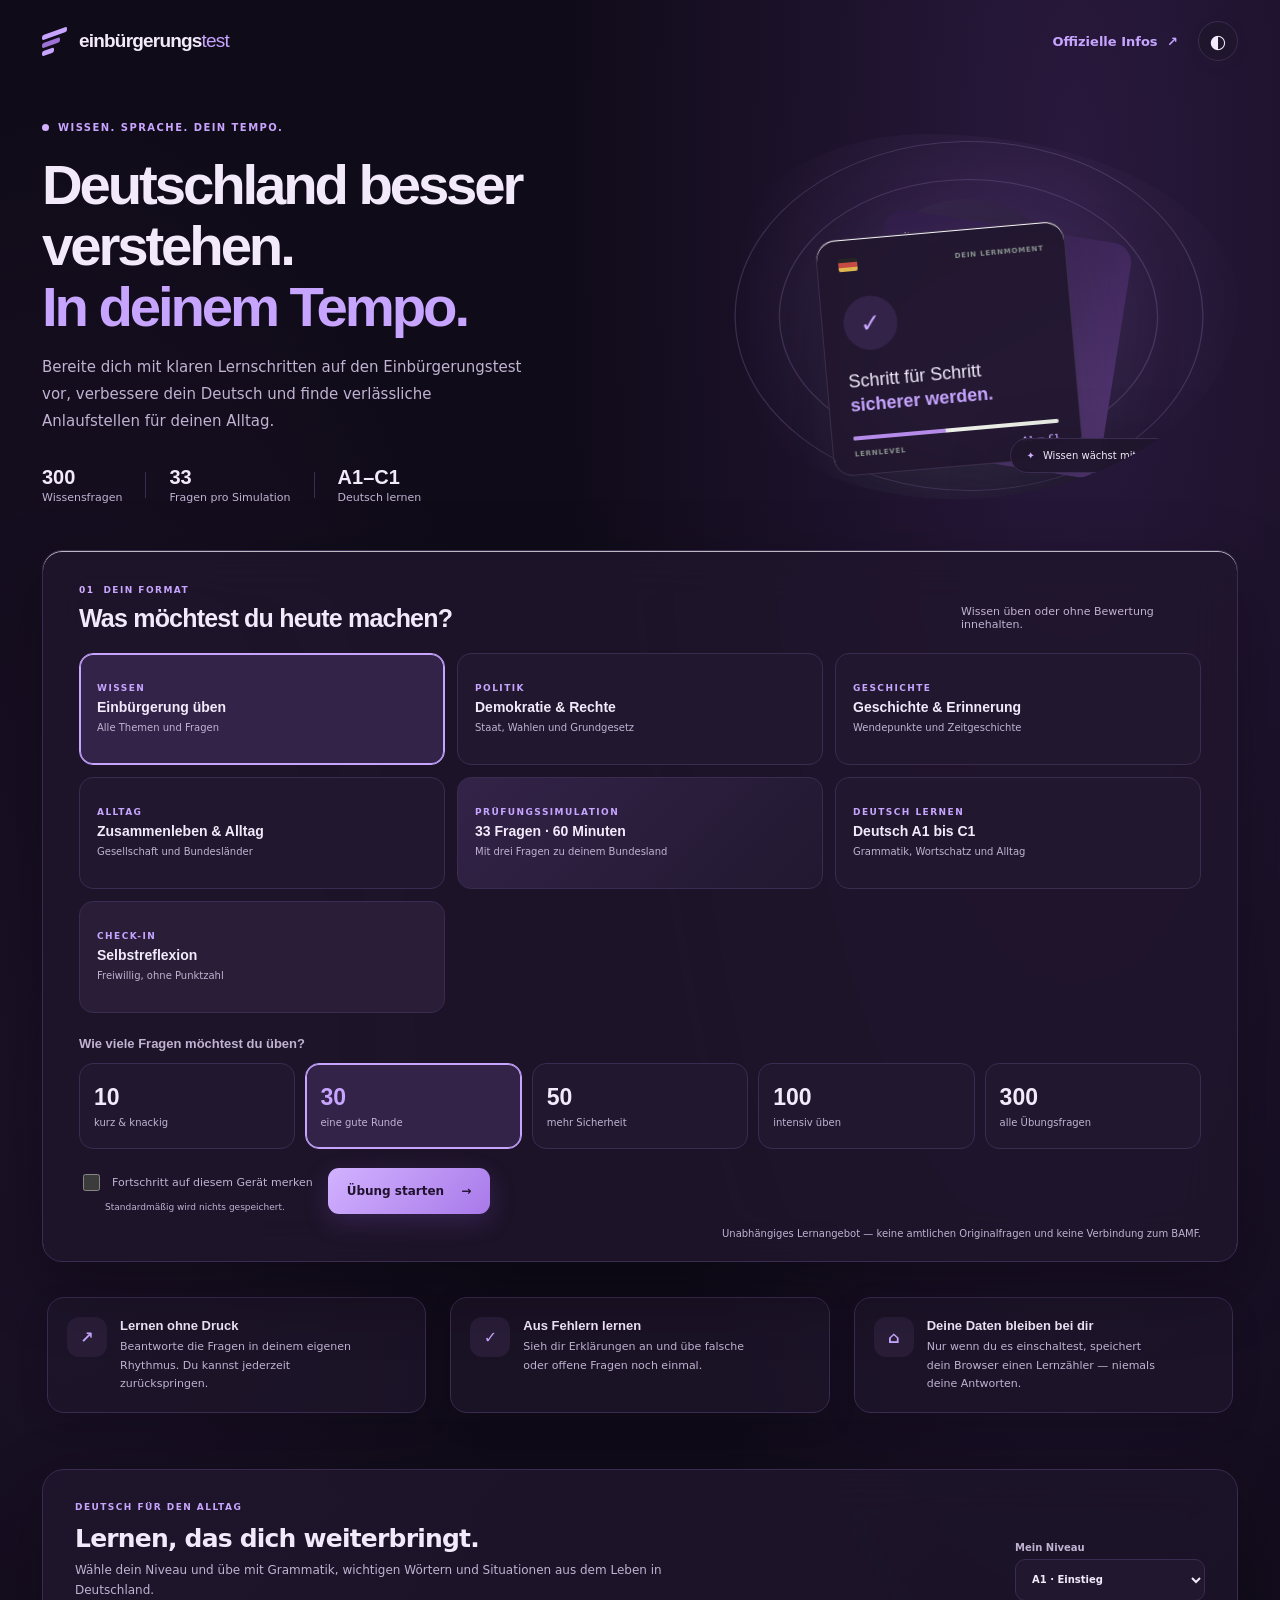
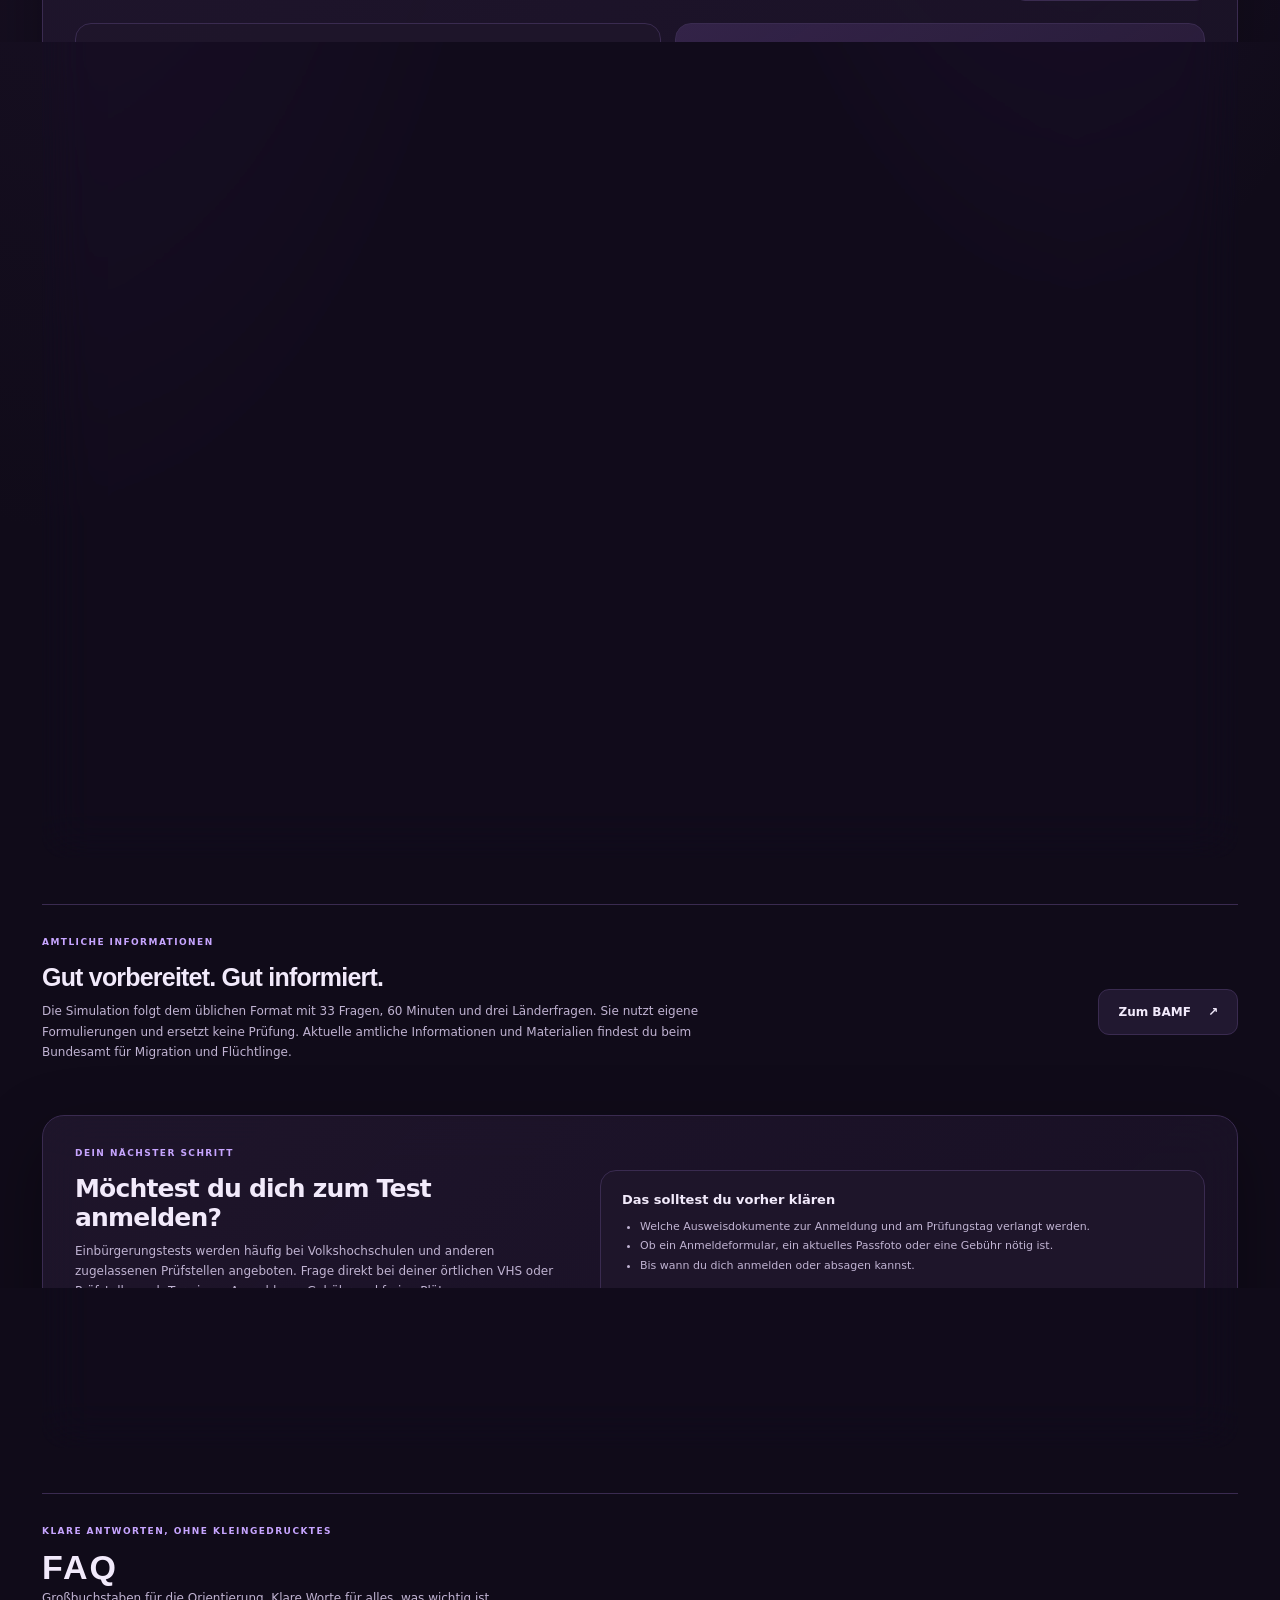
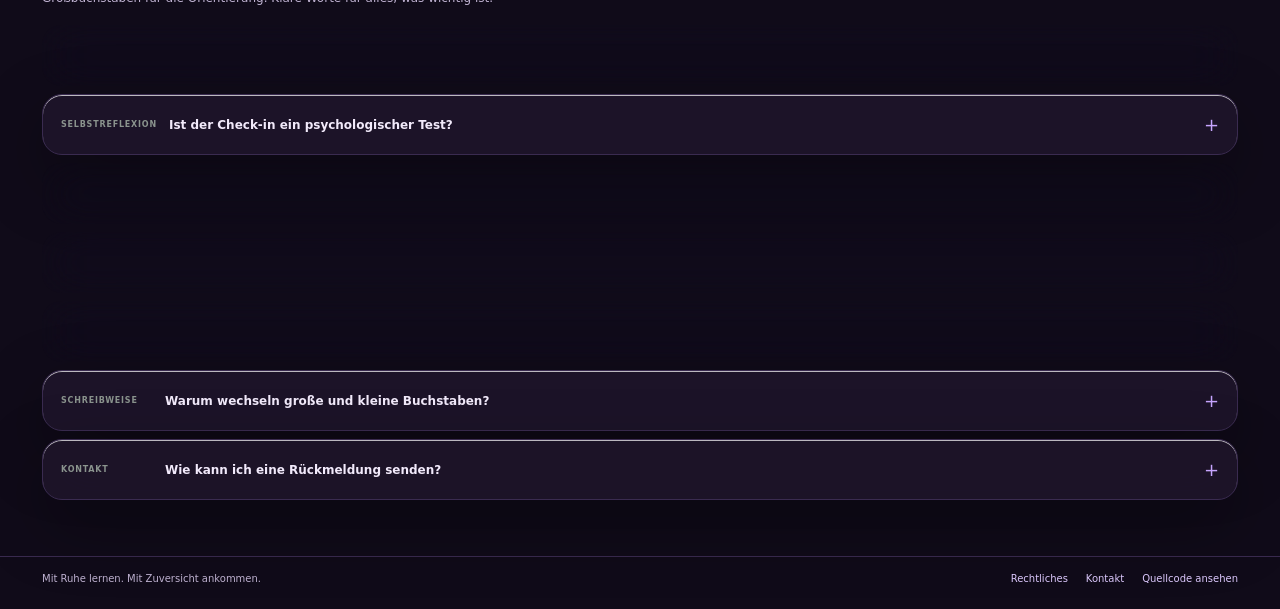
==== commit b2f7a7e8: "Redesign study app with violet theme" ====
--- a/index.html
+++ b/index.html
@@ -3,10 +3,10 @@
   <head>
     <meta charset="utf-8">
     <meta name="viewport" content="width=device-width, initial-scale=1">
-    <meta name="theme-color" content="#17231f">
+    <meta name="theme-color" content="#120d1f">
     <meta name="description" content="Einbürgerungstest üben: unabhängige 33-Fragen-Simulation, Lernmodule von A1 bis C1 und verständliche Orientierung für den Alltag in Deutschland.">
     <meta property="og:title" content="Einbürgerungstest — Lernen in deinem Tempo">
-    <meta property="og:description" content="Übe selbstständig mit einer unabhängigen Prüfungssimulation, Deutsch-Lernmodulen und Alltagsthemen.">
+    <meta property="og:description" content="Practice German citizenship-test topics, learn German from A1 to C1, and study at your own pace.">
     <meta property="og:type" content="website">
     <link rel="manifest" href="manifest.webmanifest">
     <link rel="icon" href="icon.svg" type="image/svg+xml">
@@ -15,7 +15,7 @@
     <script src="questions.js" defer></script>
     <script src="app.js" defer></script>
   </head>
-  <body>
+  <body class="dark-theme">
     <header class="topbar">
       <a class="brand" href="#" aria-label="Einbürgerungstest Startseite">
         <span class="brand-mark" aria-hidden="true"><span></span><span></span><span></span></span>
@@ -23,7 +23,7 @@
       </a>
       <div class="topbar-actions">
         <a class="top-link" href="#official-title">Offizielle Infos <span aria-hidden="true">↗</span></a>
-        <button id="theme-toggle" class="icon-button" type="button" aria-label="Dunkles Design einschalten" title="Dunkles Design einschalten"><span aria-hidden="true">◐</span></button>
+        <button id="theme-toggle" class="icon-button" type="button" aria-label="Helles Design einschalten" title="Helles Design einschalten"><span aria-hidden="true">◐</span></button>
       </div>
     </header>
 
@@ -47,7 +47,7 @@
               <div class="art-card-top"><span class="mini-flag"><i></i><i></i><i></i></span><span>DEIN LERNMOMENT</span></div>
               <div class="art-check">✓</div><p>Schritt für Schritt<br><b>sicherer werden.</b></p>
               <div class="art-progress"><span></span></div>
-              <div class="art-card-bottom"><span>FORTSCHRITT</span><b>01 / 10</b></div>
+              <div class="art-card-bottom"><span>LERNLEVEL</span><b>A1 — C1</b></div>
             </div>
             <div class="art-note"><span>✦</span> Wissen wächst mit jedem Schritt.</div>
           </div>
@@ -247,7 +247,7 @@
         <p id="result-note" class="catalogue-note result-note">Übungsergebnis — kein amtliches Prüfungsergebnis.</p>
       </section>
     </main>
-    <footer class="footer"><span>Mit Ruhe lernen. Mit Zuversicht ankommen.</span><nav aria-label="Weitere Informationen"><a href="mailto:ruslanfridenli@proton.me">Kontakt</a><a href="https://github.com/ruslanfridenli/einbuergerungstest">Quellcode ansehen</a></nav></footer>
+    <footer class="footer"><span>Mit Ruhe lernen. Mit Zuversicht ankommen.</span><nav aria-label="Weitere Informationen"><a href="legal.html">Rechtliches</a><a href="mailto:ruslanfridenli@proton.me">Kontakt</a><a href="https://github.com/ruslanfridenli/einbuergerungstest">Quellcode ansehen</a></nav></footer>
     <noscript><p class="noscript">Bitte aktiviere JavaScript, um den Übungstest zu verwenden.</p></noscript>
   </body>
 </html>
--- a/styles.css
+++ b/styles.css
@@ -748,3 +748,280 @@
   body.printing-errors .review-item .review-explanation { color: #222; background: #fff; }
   body.printing-errors .footer, body.printing-errors .topbar { display: none; }
 }
+
+/* Unified violet theme shared by the learning app and its legal page. */
+:root {
+  color-scheme: light;
+  --ink: #271a38;
+  --muted: #71647f;
+  --paper: #f7f3fc;
+  --white: #fff;
+  --green: #6f3cc5;
+  --green-dark: #51269a;
+  --mint: #efe7fb;
+  --gold: #8d5bda;
+  --line: #e4d9f2;
+  --red: #b13a5b;
+  --surface: rgb(255 255 255 / 84%);
+  --surface-solid: #fff;
+  --surface-raised: #f2ecfa;
+  --shadow: 0 24px 70px rgb(46 22 78 / 10%);
+  --score-track: #ded0f2;
+  font-family: Inter, ui-sans-serif, system-ui, -apple-system, "Segoe UI", sans-serif;
+}
+
+body {
+  background:
+    radial-gradient(ellipse at 86% 7%, rgb(183 145 242 / 23%), transparent 31rem),
+    radial-gradient(ellipse at 4% 31%, rgb(225 209 247 / 35%), transparent 28rem),
+    var(--paper);
+  color: var(--ink);
+}
+
+.brand-light, .top-link, .text-button, .quiz-caption, .question-meta span:first-child,
+.mode-label, .section-kicker, .eyebrow, .step-label, .hero h1 span,
+.art-card-front p b, .art-card-bottom b, .faq-item a { color: var(--green); }
+.brand-mark span, .button-primary { background: var(--green); }
+.brand-mark span:nth-child(2) { background: #c39cf6; }
+.hero-art {
+  background: radial-gradient(circle at 54% 47%, rgb(255 255 255 / 88%), rgb(229 215 247 / 56%) 53%, transparent 74%);
+}
+.art-orbit { border-color: rgb(135 99 180 / 22%); }
+.art-sun { background: linear-gradient(135deg, #eadcf9, #d7c2f2); }
+.art-card-back { background: linear-gradient(145deg, #392253, #58377e); }
+.art-card-front { background: rgb(255 255 255 / 88%); }
+.art-check { background: var(--mint); color: var(--green); }
+.art-progress span, .question-dot.current { background: #b58bea; }
+.art-note { color: var(--muted); }
+.setup-card, .question-card, .result-card, .faq-item, .review-item {
+  border-color: rgb(226 215 241 / 86%);
+  box-shadow: var(--shadow), inset 0 1px rgb(255 255 255 / 70%);
+}
+.mode-option, .count-option, .answer-option, .button-secondary,
+.level-picker select, .state-setup select, .grammar-answer, .dictation-input {
+  border-color: var(--line);
+  color: var(--ink);
+  background: var(--surface-solid);
+}
+.mode-option.selected, .count-option.selected, .answer-option.selected {
+  border-color: var(--green);
+  color: var(--green-dark);
+  background: var(--mint);
+  box-shadow: inset 0 0 0 1px var(--green);
+}
+.simulation-option { background: linear-gradient(135deg, #f0e8fa, #fff); }
+.mode-option:hover, .count-option:hover, .grammar-answer:hover { border-color: #b18bdc; }
+.button-primary {
+  color: #fff;
+  background: linear-gradient(135deg, #7946c9, #582d9e);
+  box-shadow: 0 8px 20px rgb(96 51 155 / 24%);
+}
+.button-primary:hover { background: linear-gradient(135deg, #6738b1, #49227f); }
+.button-secondary:hover { background: var(--surface-raised); }
+.button:focus-visible, .count-option:focus-visible, .answer-option:focus-visible,
+.text-button:focus-visible, button:focus-visible, a:focus-visible,
+select:focus-visible, input:focus-visible, .faq-item summary:focus-visible {
+  outline-color: #bd91ff;
+}
+.question-card h1:focus, .result-heading h1:focus, .setup-heading h2:focus {
+  border-radius: 4px;
+  outline: 3px solid #bd91ff;
+  outline-offset: 5px;
+}
+.info-item, .learning-section, .vhs-section {
+  border-color: var(--line);
+  background: linear-gradient(135deg, rgb(255 255 255 / 84%), rgb(244 237 251 / 86%));
+  box-shadow: var(--shadow);
+}
+.icon-learn, .icon-check, .icon-safe { color: var(--green); background: var(--mint); }
+.learning-card.context-card { background: linear-gradient(145deg, #eee4fa, var(--surface)); }
+.vocab-list li, .question-feedback { background: var(--surface-raised); }
+.answer-option.is-correct, .question-feedback.feedback-correct {
+  border-color: #8c69bc;
+  color: #392057;
+  background: #eee5fa;
+}
+.answer-option.is-wrong, .question-feedback.feedback-wrong {
+  border-color: #c56b82;
+  color: #76203d;
+  background: #fbe9ef;
+}
+.progress-track span { background: linear-gradient(90deg, #7541c4, #c59bf5); }
+.score-panel { background: linear-gradient(145deg, #eee5fa, #e2d5f3); }
+.score-ring {
+  background: conic-gradient(var(--green) 0%, var(--score-track) 0);
+}
+.score-ring::before { background: #eee5fa; }
+.score-ring strong { color: var(--green); }
+.pass-status.pass { color: #392057; background: #e5d7f6; }
+.pass-status.fail { color: #76203d; background: #fbe9ef; }
+.timer-pill { color: var(--green); }
+.timer-pill.timer-low { border-color: #c56b82; color: #76203d; background: #fbe9ef; }
+.reflection-option, .reflection-result { background: var(--surface-raised); }
+.reflection-mark { border-color: #b18bdc; color: var(--green); }
+.footer { border-color: var(--line); color: var(--muted); }
+.footer a { color: var(--green-dark); }
+.faq-item summary::after { color: var(--green); }
+.catalogue-note, .progress-status { color: var(--muted); }
+
+body.dark-theme {
+  color-scheme: dark;
+  --ink: #f2eafb;
+  --muted: #c0b3d2;
+  --paper: #100b19;
+  --white: #1c1428;
+  --green: #c7a5ff;
+  --green-dark: #decaff;
+  --mint: #332348;
+  --gold: #d3b0ff;
+  --line: #3a2b50;
+  --red: #ff9caf;
+  --surface: rgb(31 22 44 / 84%);
+  --surface-solid: #211830;
+  --surface-raised: #291d38;
+  --shadow: 0 24px 70px rgb(0 0 0 / 32%);
+  --score-track: #48335f;
+  background:
+    radial-gradient(ellipse at 84% 5%, rgb(103 59 151 / 29%), transparent 32rem),
+    radial-gradient(ellipse at 5% 29%, rgb(61 37 83 / 24%), transparent 29rem),
+    var(--paper);
+}
+body.dark-theme .brand-light, body.dark-theme .top-link, body.dark-theme .text-button,
+body.dark-theme .quiz-caption, body.dark-theme .question-meta span:first-child,
+body.dark-theme .mode-label, body.dark-theme .section-kicker, body.dark-theme .eyebrow,
+body.dark-theme .step-label, body.dark-theme .hero h1 span, body.dark-theme .art-card-front p b,
+body.dark-theme .art-card-bottom b, body.dark-theme .faq-item a { color: var(--green); }
+body.dark-theme .brand-mark span, body.dark-theme .button-primary { background: var(--green); }
+body.dark-theme .brand-mark span:nth-child(2) { background: #9c72d5; }
+body.dark-theme .hero-art {
+  background: radial-gradient(circle at 54% 47%, rgb(90 57 125 / 58%), rgb(47 31 66 / 46%) 53%, transparent 74%);
+}
+body.dark-theme .art-orbit { border-color: rgb(193 159 226 / 19%); }
+body.dark-theme .art-sun { background: linear-gradient(135deg, #38264d, #2c1e3d); }
+body.dark-theme .art-card-back { background: linear-gradient(145deg, #301c48, #573777); }
+body.dark-theme .art-card-front {
+  border-color: rgb(221 199 246 / 13%);
+  background: rgb(32 23 45 / 91%);
+}
+body.dark-theme .art-note { border-color: var(--line); color: var(--ink); background: rgb(31 22 44 / 92%); }
+body.dark-theme .art-check { color: var(--green); background: var(--mint); }
+body.dark-theme .setup-card, body.dark-theme .question-card, body.dark-theme .result-card,
+body.dark-theme .faq-item, body.dark-theme .review-item {
+  border-color: var(--line);
+  background: var(--surface);
+}
+body.dark-theme .mode-option, body.dark-theme .count-option, body.dark-theme .answer-option,
+body.dark-theme .button-secondary, body.dark-theme .level-picker select,
+body.dark-theme .state-setup select, body.dark-theme .grammar-answer,
+body.dark-theme .dictation-input {
+  border-color: var(--line);
+  color: var(--ink);
+  background: var(--surface-solid);
+}
+body.dark-theme .mode-option.selected, body.dark-theme .count-option.selected,
+body.dark-theme .answer-option.selected {
+  border-color: var(--green);
+  color: var(--ink);
+  background: var(--mint);
+}
+body.dark-theme .simulation-option { background: linear-gradient(135deg, #332348, #211830); }
+body.dark-theme .button-primary {
+  color: #21132f;
+  background: linear-gradient(135deg, #d2b2ff, #a879e9);
+  box-shadow: 0 8px 24px rgb(118 74 173 / 27%);
+}
+body.dark-theme .button-primary:hover { background: linear-gradient(135deg, #e1ccff, #bd96f4); }
+body.dark-theme .button-secondary:hover, body.dark-theme .vocab-list li,
+body.dark-theme .question-feedback { background: var(--surface-raised); }
+body.dark-theme .info-item {
+  border-color: var(--line);
+  background: rgb(31 22 44 / 65%);
+  box-shadow: 0 10px 30px rgb(0 0 0 / 12%);
+}
+body.dark-theme .learning-section, body.dark-theme .vhs-section {
+  border-color: var(--line);
+  background: linear-gradient(135deg, rgb(31 22 44 / 94%), rgb(25 17 37 / 90%));
+}
+body.dark-theme .learning-card, body.dark-theme .vhs-checklist { border-color: var(--line); background: var(--surface); }
+body.dark-theme .learning-card.context-card { background: linear-gradient(145deg, #332348, var(--surface)); }
+body.dark-theme .answer-letter { color: var(--ink); background: #3a2a4d; }
+body.dark-theme .answer-option.selected .answer-letter { color: #21132f; background: var(--green); }
+body.dark-theme .answer-option.is-correct, body.dark-theme .question-feedback.feedback-correct {
+  border-color: #825ba9;
+  color: #eedfff;
+  background: #30223f;
+}
+body.dark-theme .answer-option.is-wrong, body.dark-theme .question-feedback.feedback-wrong {
+  border-color: #8e4c61;
+  color: #ffd5df;
+  background: #402431;
+}
+body.dark-theme .progress-track { background: var(--line); }
+body.dark-theme .progress-track span { background: linear-gradient(90deg, #9a6bd6, #ddc2ff); }
+body.dark-theme .score-panel { background: linear-gradient(145deg, #30223f, #291d38); }
+body.dark-theme .score-ring { background: conic-gradient(var(--green) 0%, var(--score-track) 0); }
+body.dark-theme .score-ring::before { background: #30223f; }
+body.dark-theme .score-ring strong { color: var(--green); }
+body.dark-theme .pass-status.pass { color: #eedfff; background: #30223f; }
+body.dark-theme .pass-status.fail, body.dark-theme .timer-pill.timer-low {
+  border-color: #8e4c61;
+  color: #ffd5df;
+  background: #402431;
+}
+body.dark-theme .reflection-option, body.dark-theme .reflection-result { background: var(--surface-raised); }
+body.dark-theme .reflection-mark { border-color: #825ba9; color: var(--green); }
+body.dark-theme .faq-item summary, body.dark-theme .faq-item > p,
+body.dark-theme .learning-card h3, body.dark-theme .vocab-list strong,
+body.dark-theme .vhs-checklist h3 { color: var(--ink); }
+body.dark-theme .footer { border-color: var(--line); color: var(--muted); }
+body.dark-theme .footer a { color: var(--green-dark); }
+body.dark-theme .icon-learn, body.dark-theme .icon-check, body.dark-theme .icon-safe {
+  color: var(--green);
+  background: var(--surface-raised);
+}
+
+.legal-page { max-width: 860px; padding-top: 40px; padding-bottom: 70px; }
+.legal-page > h1 { margin: 12px 0 8px; font: 800 clamp(34px, 5vw, 52px)/1.1 Manrope, sans-serif; letter-spacing: -1.7px; }
+.legal-updated { margin: 0 0 24px; color: var(--muted); font-size: 12px; line-height: 1.7; }
+.legal-notice, .legal-section {
+  margin: 15px 0;
+  padding: 22px 24px;
+  border: 1px solid var(--line);
+  border-radius: 16px;
+  background: var(--surface);
+  box-shadow: var(--shadow);
+}
+.legal-notice { border-color: #a77bd5; }
+.legal-notice strong { color: var(--green); }
+.legal-notice p, .legal-section p { color: var(--muted); font-size: 12px; line-height: 1.8; }
+.legal-notice p:last-child, .legal-section p:last-child { margin-bottom: 0; }
+.legal-section h2 { margin: 0 0 13px; font: 750 20px/1.35 Manrope, sans-serif; letter-spacing: -.4px; }
+.legal-section h3 { margin: 17px 0 5px; font-size: 13px; }
+.legal-section a { color: var(--green); }
+.legal-section code { padding: 2px 5px; border-radius: 5px; color: var(--green-dark); background: var(--surface-raised); overflow-wrap: anywhere; }
+.legal-index { display: flex; flex-wrap: wrap; gap: 8px; margin: 20px 0; }
+.legal-index a { padding: 8px 11px; border: 1px solid var(--line); border-radius: 99px; color: var(--green-dark); background: var(--surface); font-size: 11px; text-decoration: none; }
+.legal-index a:hover { border-color: var(--green); }
+.legal-back { margin-top: 24px; }
+.legal-back a { text-decoration: none; }
+
+body.dark-theme .legal-notice, body.dark-theme .legal-section { border-color: var(--line); background: var(--surface); }
+body.dark-theme .legal-notice { border-color: #825ba9; }
+body.dark-theme .legal-index a { border-color: var(--line); color: var(--green); background: var(--surface); }
+body.dark-theme .legal-section code { color: var(--green); }
+
+@media (max-width: 620px) {
+  .hero { min-height: 0; grid-template-columns: 1fr; }
+  .hero-art { width: 100%; min-width: 0; min-height: 340px; }
+  .hero-facts { gap: 12px; justify-content: space-between; }
+  .hero-facts strong { white-space: nowrap; font-size: clamp(16px, 5vw, 20px); }
+  .topbar-actions { gap: 8px; }
+  .topbar-actions .top-link { font-size: 10px; white-space: nowrap; }
+  .topbar .icon-button { width: 32px; height: 32px; }
+  .brand { gap: 8px; font-size: 15px; }
+  .brand-mark { width: 21px; }
+  .legal-page { padding-top: 28px; padding-bottom: 45px; }
+  .legal-notice, .legal-section { padding: 18px 16px; }
+  .legal-section h2 { font-size: 18px; }
+  .legal-notice p, .legal-section p { font-size: 11px; }
+}
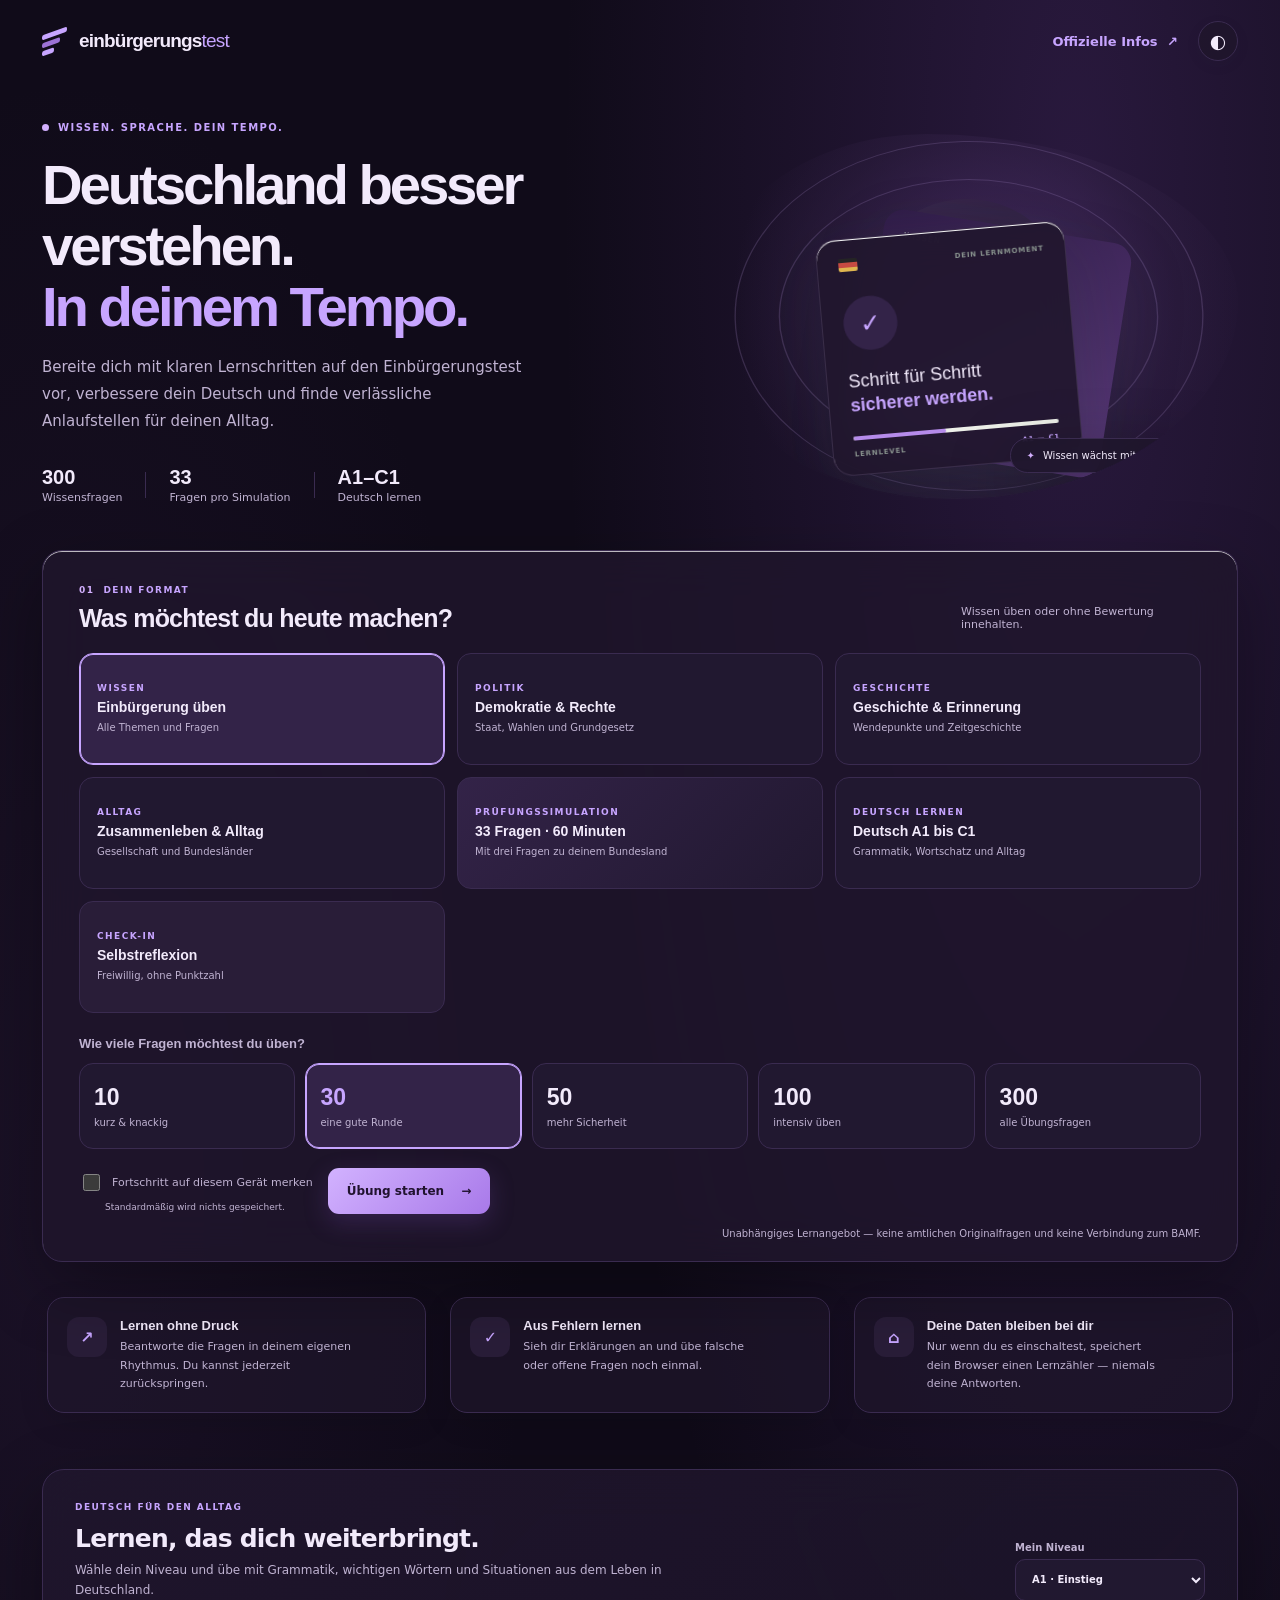
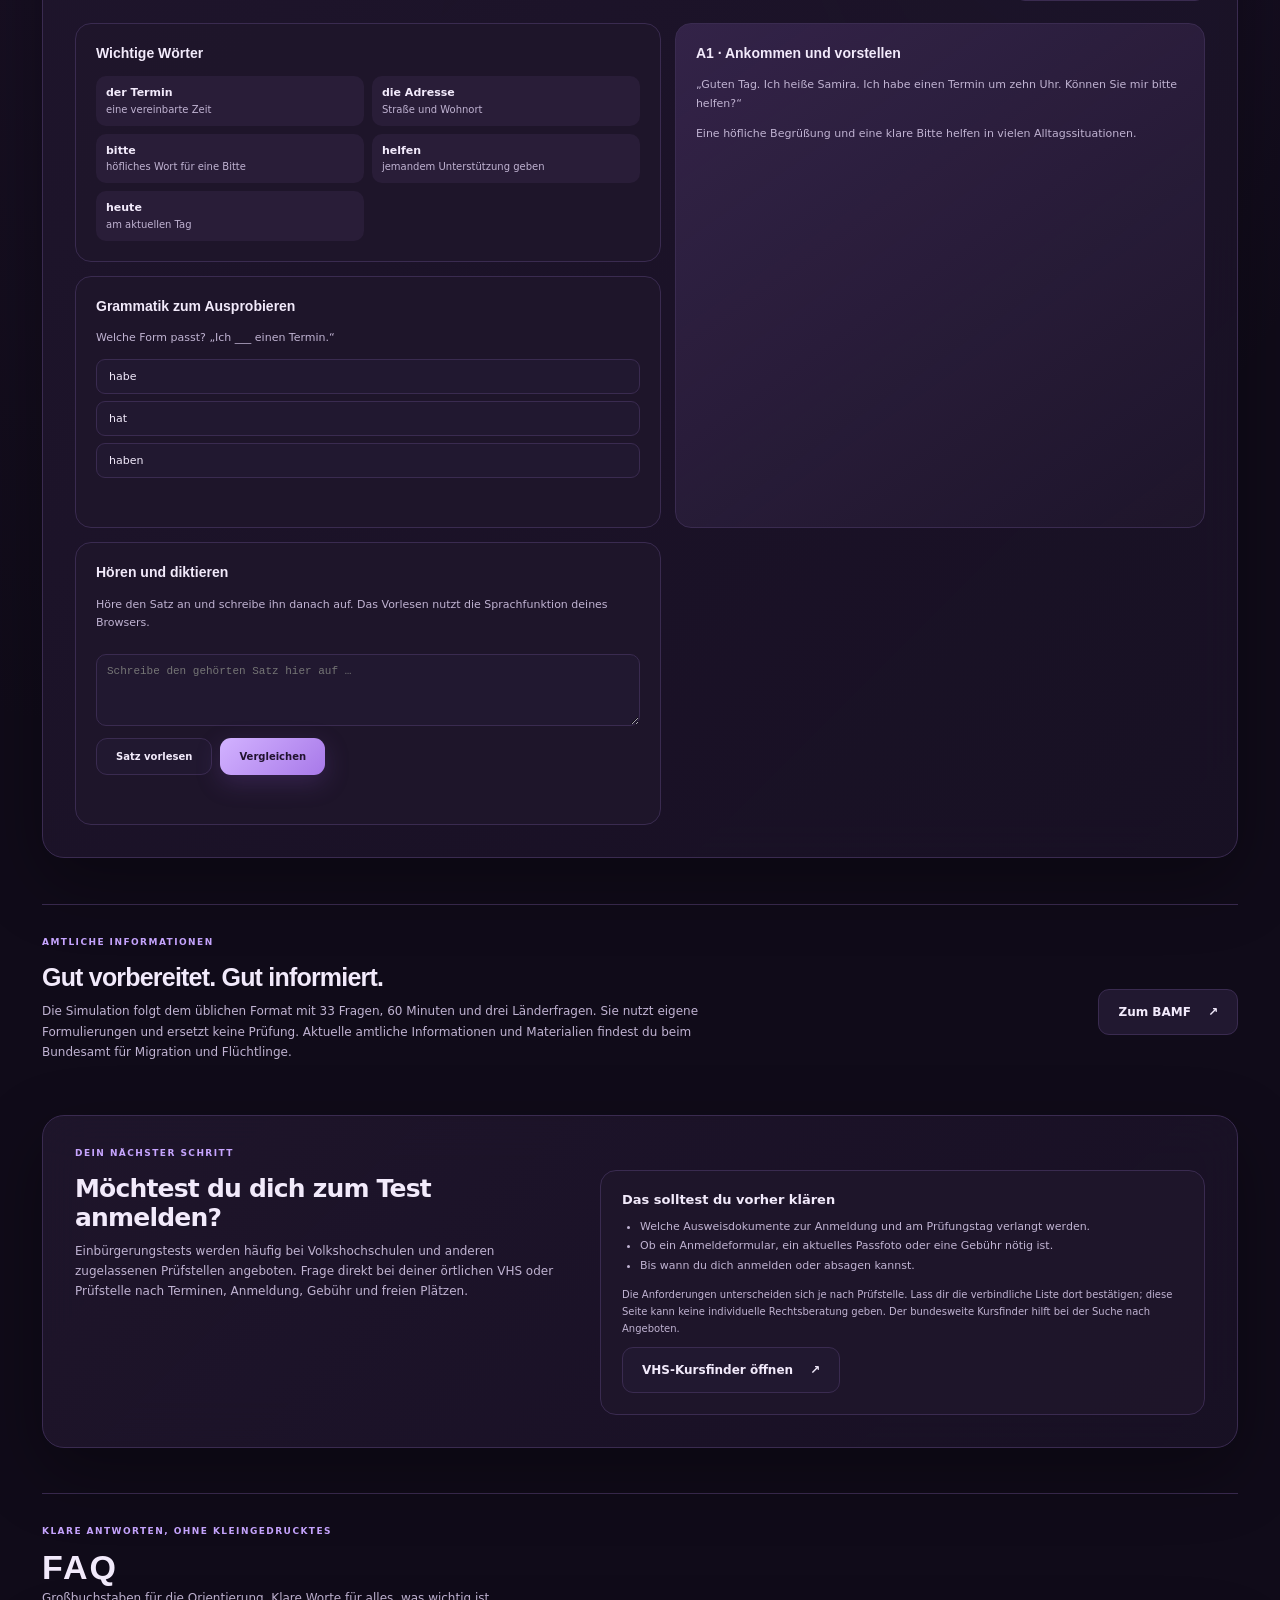
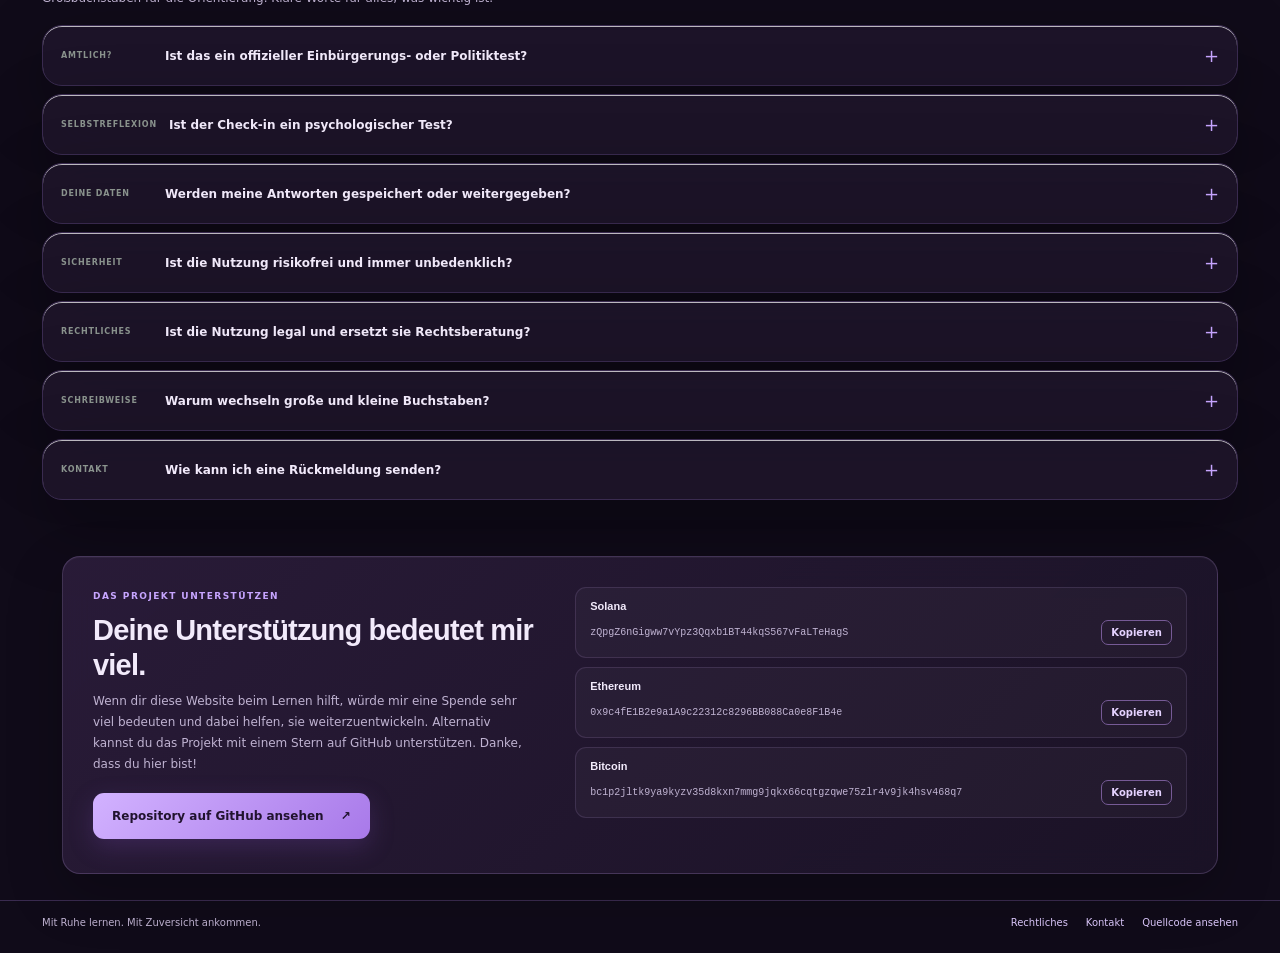
==== commit 7874aff3: "Add project donation support" ====
--- a/index.html
+++ b/index.html
@@ -247,6 +247,29 @@
         <p id="result-note" class="catalogue-note result-note">Übungsergebnis — kein amtliches Prüfungsergebnis.</p>
       </section>
     </main>
+    <section class="support-section" aria-labelledby="support-title">
+      <div class="support-copy">
+        <div class="section-kicker">DAS PROJEKT UNTERSTÜTZEN</div>
+        <h2 id="support-title">Deine Unterstützung bedeutet mir viel.</h2>
+        <p>Wenn dir diese Website beim Lernen hilft, würde mir eine Spende sehr viel bedeuten und dabei helfen, sie weiterzuentwickeln. Alternativ kannst du das Projekt mit einem Stern auf GitHub unterstützen. Danke, dass du hier bist!</p>
+        <a class="button button-primary support-star" href="https://github.com/ruslanfridenli/einbuergerungstest" target="_blank" rel="noopener noreferrer">Repository auf GitHub ansehen <span aria-hidden="true">↗</span></a>
+      </div>
+      <div class="support-wallets" aria-label="Krypto-Spendenadressen">
+        <article class="support-wallet">
+          <h3>Solana</h3>
+          <div class="support-address"><code id="solana-address">zQpgZ6nGigww7vYpz3Qqxb1BT44kqS567vFaLTeHagS</code><button class="copy-address" type="button" data-copy-target="solana-address" aria-label="Solana-Adresse kopieren">Kopieren</button></div>
+        </article>
+        <article class="support-wallet">
+          <h3>Ethereum</h3>
+          <div class="support-address"><code id="ethereum-address">0x9c4fE1B2e9a1A9c22312c8296BB088Ca0e8F1B4e</code><button class="copy-address" type="button" data-copy-target="ethereum-address" aria-label="Ethereum-Adresse kopieren">Kopieren</button></div>
+        </article>
+        <article class="support-wallet">
+          <h3>Bitcoin</h3>
+          <div class="support-address"><code id="bitcoin-address">bc1p2jltk9ya9kyzv35d8kxn7mmg9jqkx66cqtgzqwe75zlr4v9jk4hsv468q7</code><button class="copy-address" type="button" data-copy-target="bitcoin-address" aria-label="Bitcoin-Adresse kopieren">Kopieren</button></div>
+        </article>
+        <p id="support-copy-status" class="support-copy-status" role="status" aria-live="polite"></p>
+      </div>
+    </section>
     <footer class="footer"><span>Mit Ruhe lernen. Mit Zuversicht ankommen.</span><nav aria-label="Weitere Informationen"><a href="legal.html">Rechtliches</a><a href="mailto:ruslanfridenli@proton.me">Kontakt</a><a href="https://github.com/ruslanfridenli/einbuergerungstest">Quellcode ansehen</a></nav></footer>
     <noscript><p class="noscript">Bitte aktiviere JavaScript, um den Übungstest zu verwenden.</p></noscript>
   </body>
--- a/styles.css
+++ b/styles.css
@@ -980,6 +980,44 @@
   background: var(--surface-raised);
 }
 
+.support-section {
+  display: grid;
+  grid-template-columns: minmax(0, .85fr) minmax(0, 1.15fr);
+  gap: 30px;
+  align-items: center;
+  width: calc(100% - 84px);
+  max-width: 1156px;
+  margin: 0 auto 26px;
+  padding: 30px;
+  border: 1px solid #e8e5dd;
+  border-radius: 18px;
+  color: var(--ink);
+  background: linear-gradient(135deg, #fffefa, #f1ecf5);
+  box-shadow: 0 16px 45px rgb(34 22 48 / 8%);
+}
+.support-copy h2 { margin: 12px 0 9px; font: 750 clamp(21px, 2.4vw, 29px)/1.2 Manrope, sans-serif; letter-spacing: -.8px; }
+.support-copy > p { max-width: 430px; margin: 0; color: var(--muted); font-size: 12px; line-height: 1.75; }
+.support-star { margin-top: 18px; text-decoration: none; }
+.support-wallets { display: grid; gap: 9px; }
+.support-wallet { min-width: 0; padding: 12px 14px; border: 1px solid #e8e5dd; border-radius: 11px; background: rgb(255 255 255 / 62%); }
+.support-wallet h3 { margin: 0 0 8px; font: 700 11px Manrope, sans-serif; }
+.support-address { display: flex; align-items: center; gap: 10px; }
+.support-address code { min-width: 0; flex: 1; color: var(--muted); font: 10px/1.5 "SFMono-Regular", Consolas, monospace; overflow-wrap: anywhere; }
+.copy-address { flex: 0 0 auto; padding: 6px 9px; border: 1px solid #594376; border-radius: 7px; color: var(--green-dark); background: transparent; font-size: 10px; font-weight: 700; }
+.copy-address:hover { background: rgb(175 142 213 / 13%); }
+.copy-address:focus-visible, .support-star:focus-visible { outline: 3px solid #a77bd5; outline-offset: 3px; }
+.support-copy-status { min-height: 16px; margin: 0; color: var(--muted); font-size: 10px; }
+body.dark-theme .support-section {
+  border-color: rgb(193 159 226 / 22%);
+  background: linear-gradient(135deg, rgb(43 29 59 / 92%), rgb(27 19 39 / 94%));
+  box-shadow: 0 20px 55px rgb(0 0 0 / 22%), inset 0 1px rgb(255 255 255 / 4%);
+  backdrop-filter: blur(14px);
+}
+body.dark-theme .support-wallet { border-color: rgb(193 159 226 / 15%); background: rgb(255 255 255 / 3%); }
+body.dark-theme .support-wallet h3 { color: var(--ink); }
+body.dark-theme .copy-address { border-color: #765a96; color: #e5d2ff; }
+body.dark-theme .copy-address:hover { background: rgb(175 142 213 / 14%); }
+
 .legal-page { max-width: 860px; padding-top: 40px; padding-bottom: 70px; }
 .legal-page > h1 { margin: 12px 0 8px; font: 800 clamp(34px, 5vw, 52px)/1.1 Manrope, sans-serif; letter-spacing: -1.7px; }
 .legal-updated { margin: 0 0 24px; color: var(--muted); font-size: 12px; line-height: 1.7; }
@@ -1012,6 +1050,9 @@
 
 @media (max-width: 620px) {
   .hero { min-height: 0; grid-template-columns: 1fr; }
+  .support-section { grid-template-columns: 1fr; gap: 22px; width: calc(100% - 36px); margin-bottom: 20px; padding: 22px 18px; }
+  .support-copy h2 { font-size: 22px; }
+  .support-address code { font-size: 9px; }
   .hero-art { width: 100%; min-width: 0; min-height: 340px; }
   .hero-facts { gap: 12px; justify-content: space-between; }
   .hero-facts strong { white-space: nowrap; font-size: clamp(16px, 5vw, 20px); }
